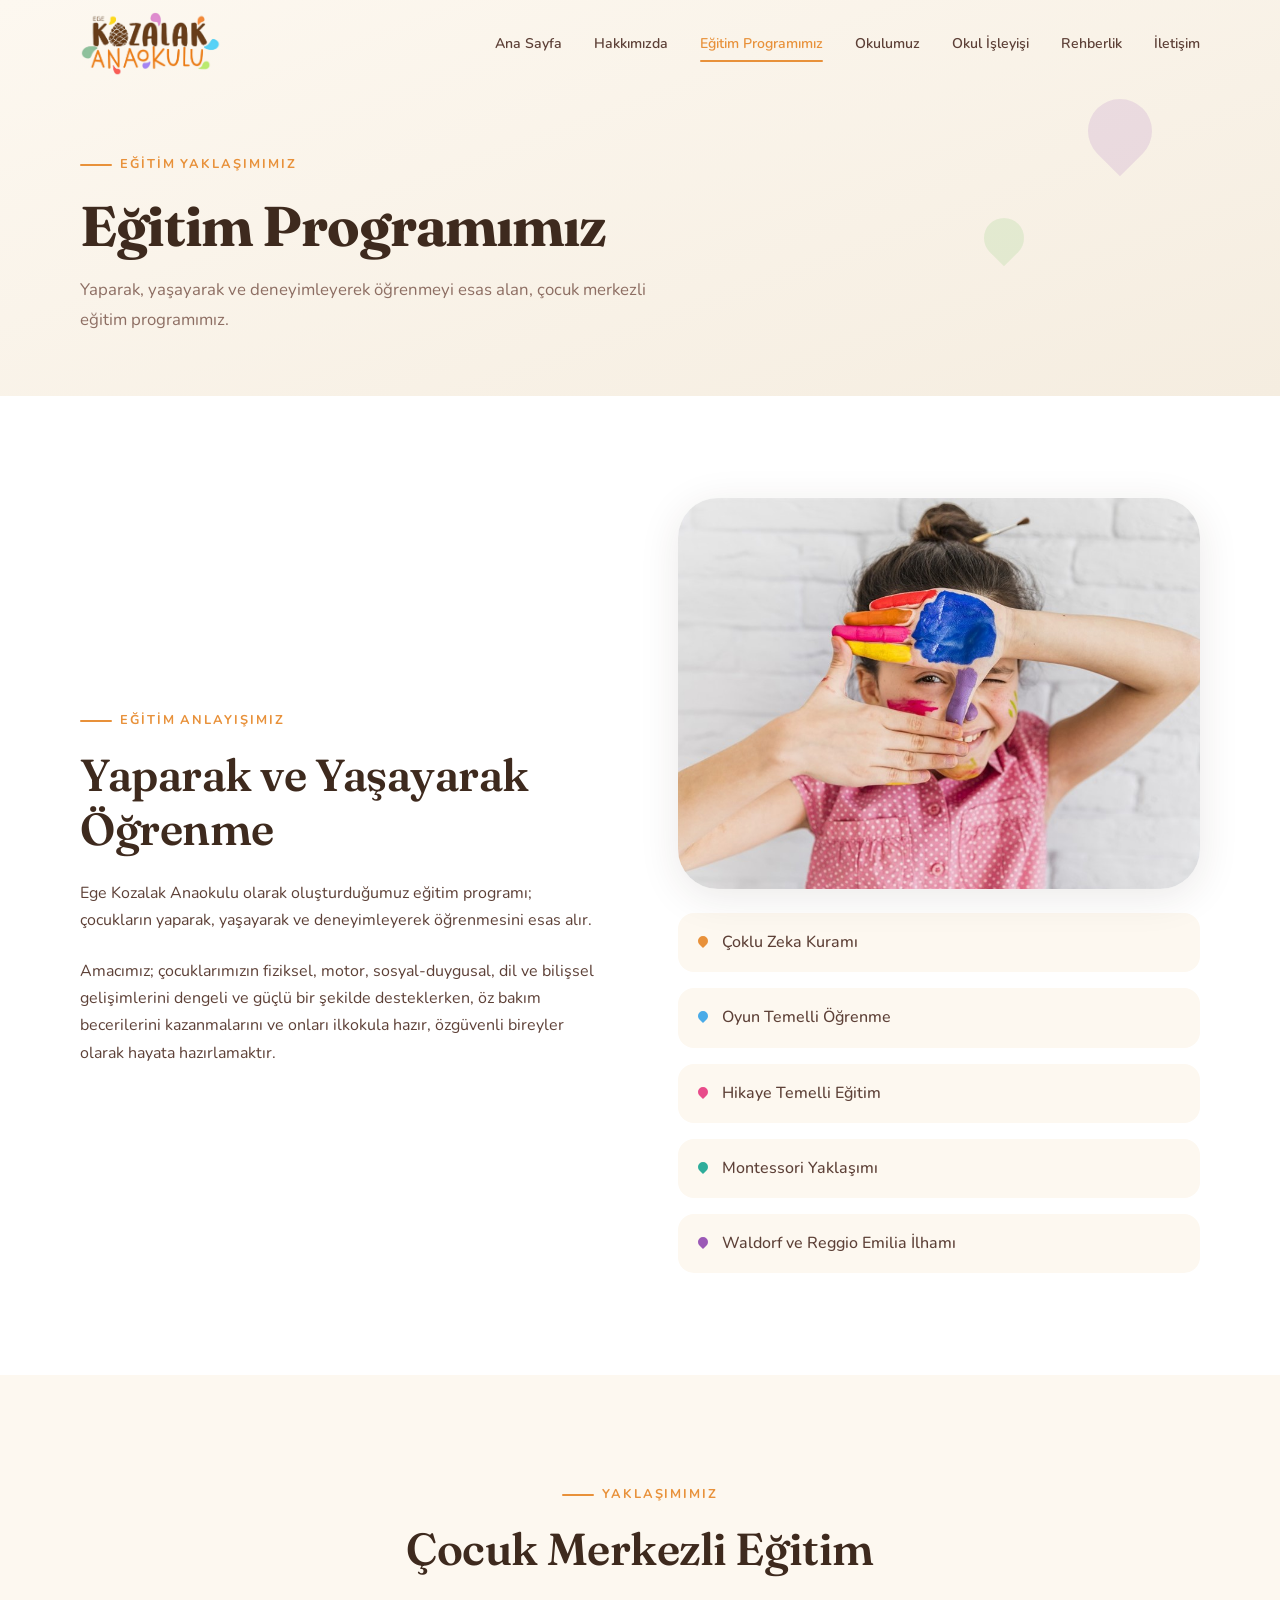
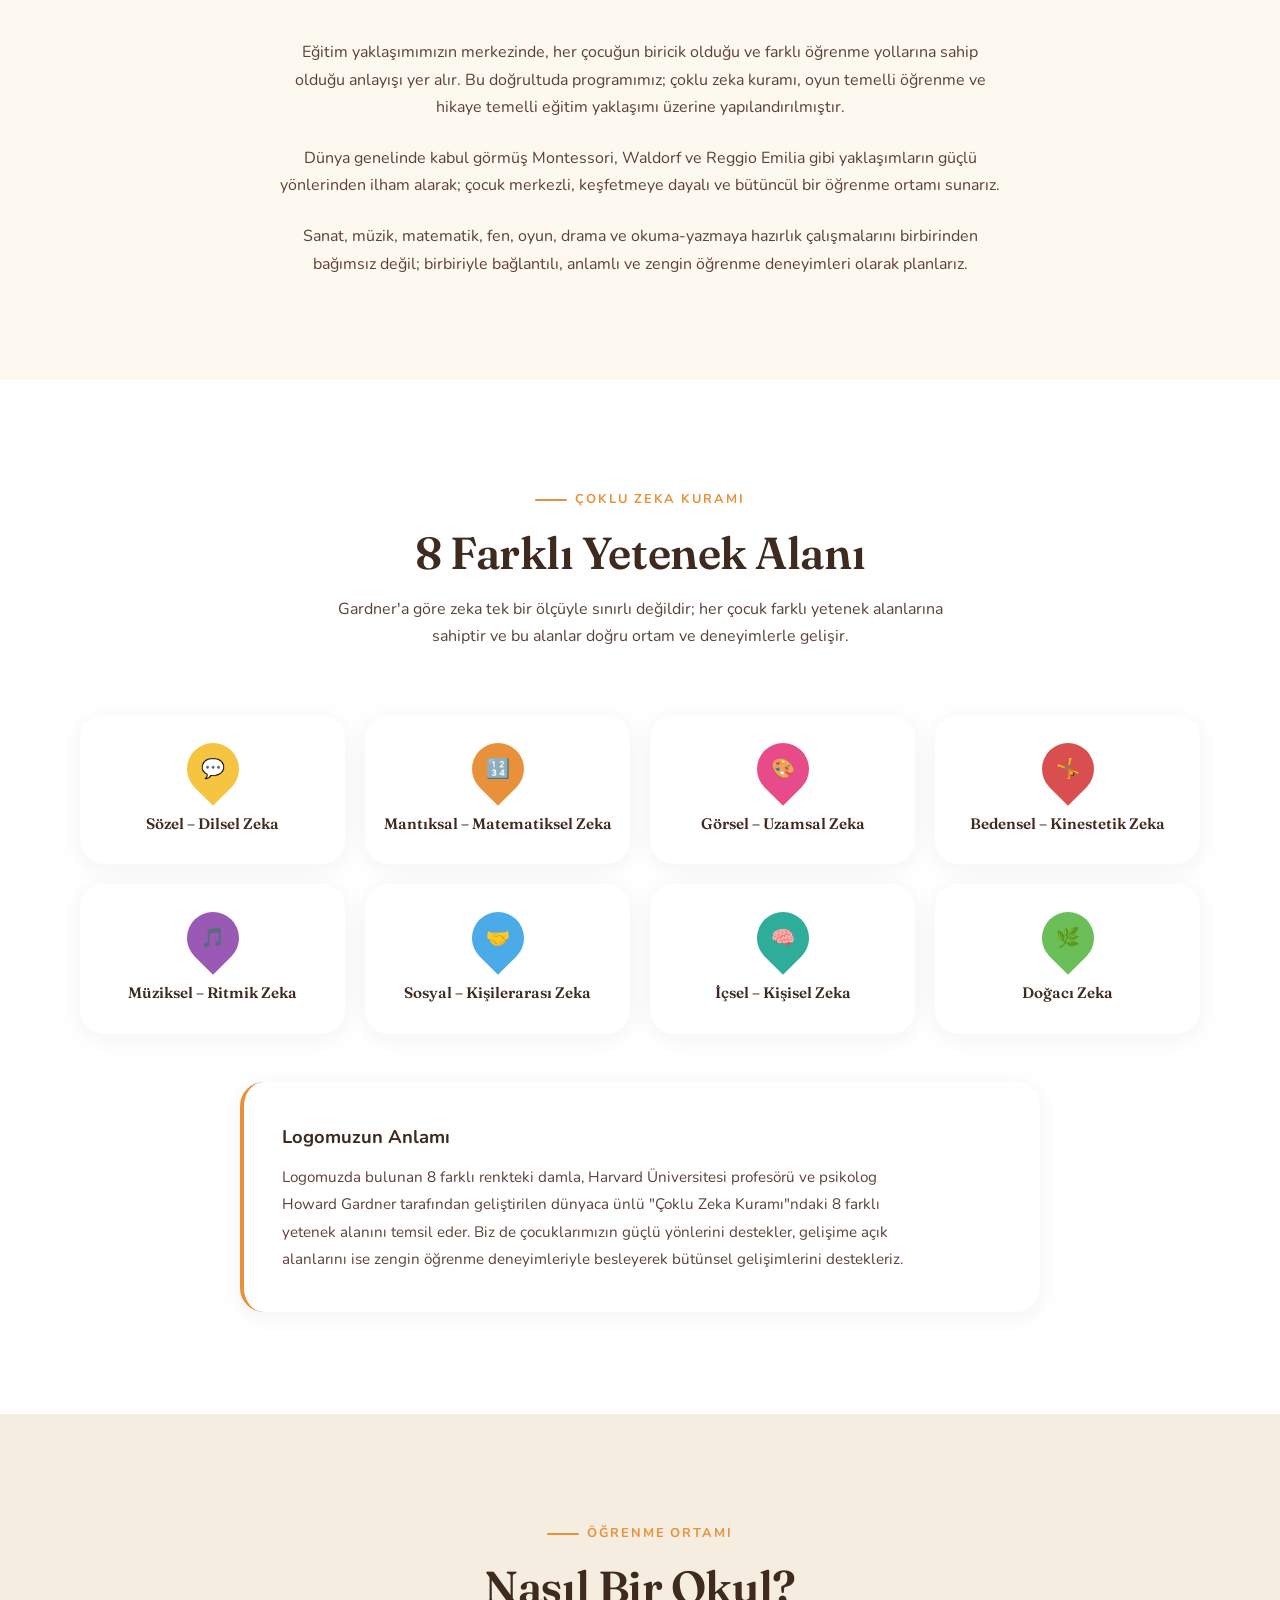
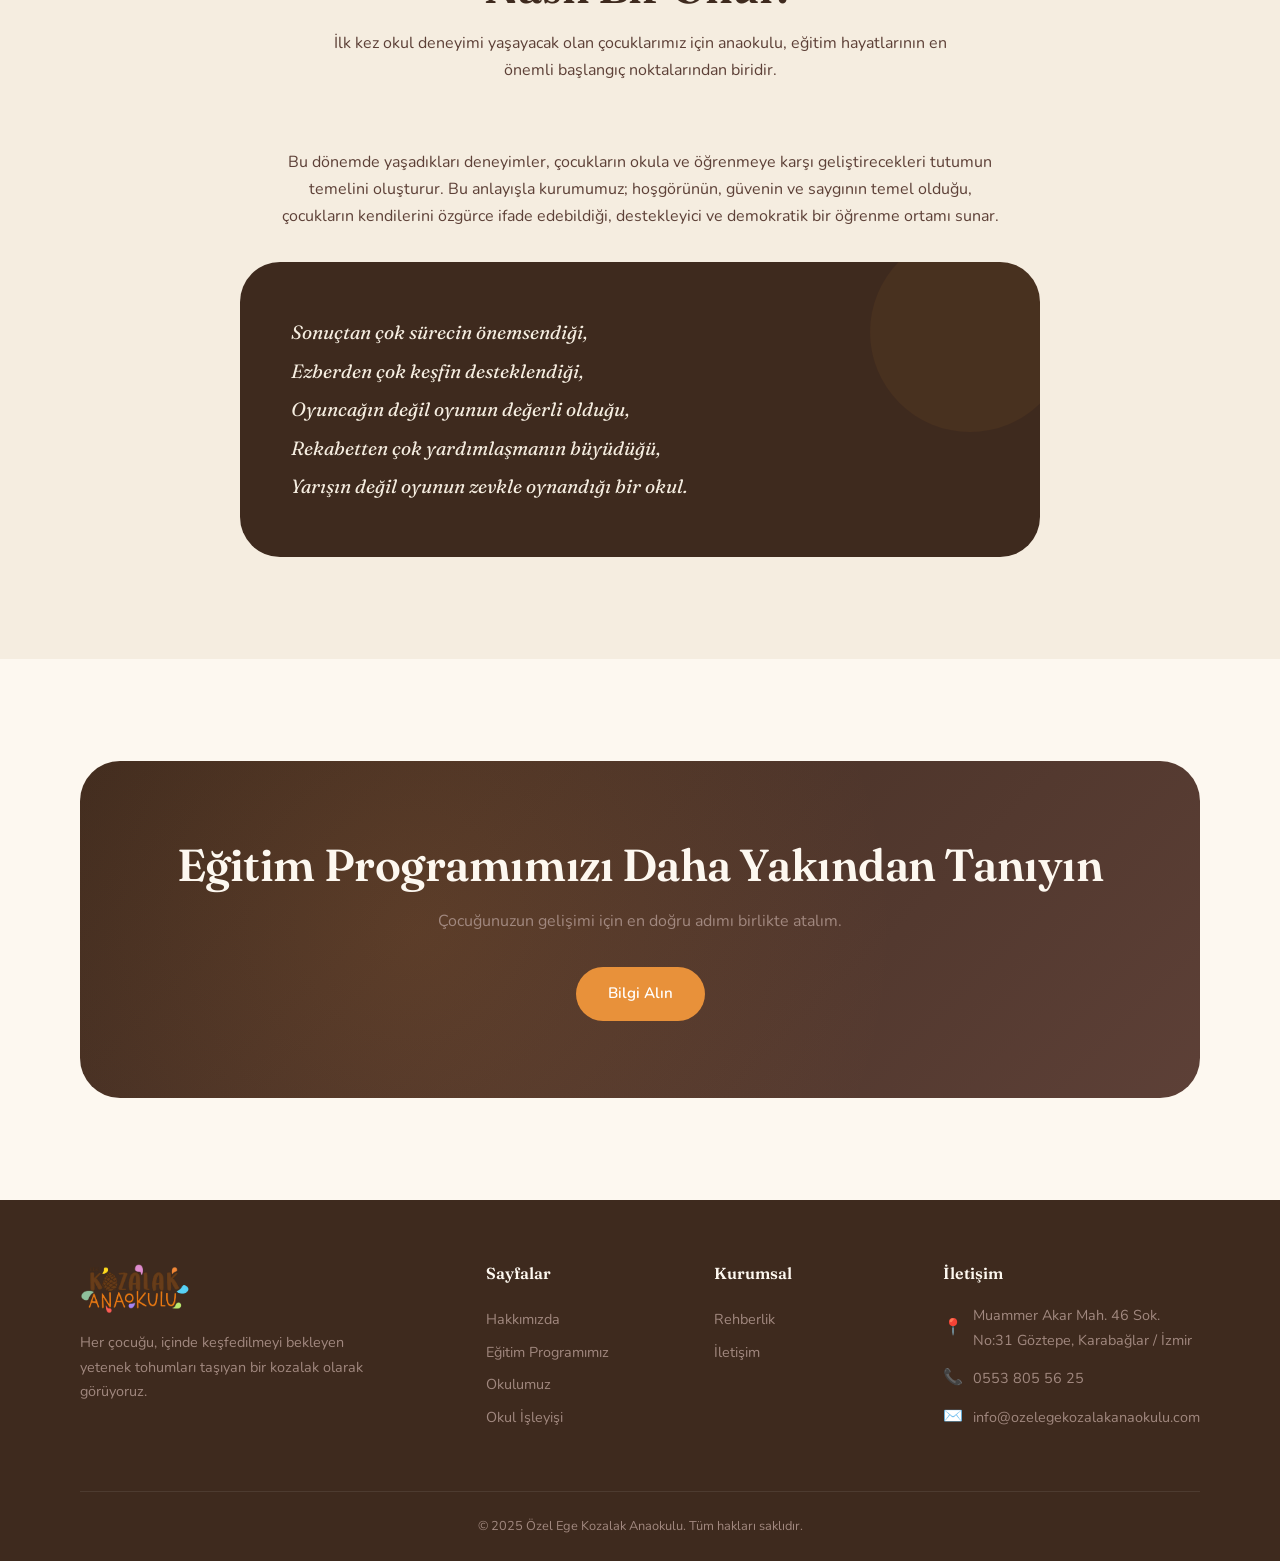
==== egitim-programimiz.html @ 8927cfbb "Ege Kozalak Anaokulu web sitesi - ilk sürüm 7 sayfalık kurumsal anaokulu sitesi: Ana Sayfa, Hakkımız" ====
<!DOCTYPE html>
<html lang="tr">
<head>
  <meta charset="UTF-8">
  <meta name="viewport" content="width=device-width, initial-scale=1.0">
  <title>Eğitim Programımız | Ege Kozalak Anaokulu</title>
  <meta name="description" content="Ege Kozalak Anaokulu eğitim programı - Çoklu Zeka Kuramı, oyun temelli öğrenme ve bütüncül yaklaşım.">
  <link rel="stylesheet" href="css/style.css">
  <link rel="icon" href="assets/logo.png" type="image/png">
</head>
<body>

  <div class="page-progress"></div>

  <nav class="nav">
    <div class="nav__inner">
      <a href="index.html" class="nav__logo">
        <img src="assets/logo.png" alt="Ege Kozalak Anaokulu Logo">
      </a>
      <div class="nav__links">
        <a href="index.html" class="nav__link">Ana Sayfa</a>
        <a href="hakkimizda.html" class="nav__link">Hakkımızda</a>
        <a href="egitim-programimiz.html" class="nav__link">Eğitim Programımız</a>
        <a href="okulumuz.html" class="nav__link">Okulumuz</a>
        <a href="okul-isleyisi.html" class="nav__link">Okul İşleyişi</a>
        <a href="rehberlik.html" class="nav__link">Rehberlik</a>
        <a href="iletisim.html" class="nav__link">İletişim</a>
      </div>
      <button class="nav__burger" aria-label="Menü">
        <span></span><span></span><span></span>
      </button>
    </div>
  </nav>

  <!-- Page Hero -->
  <section class="page-hero">
    <div class="container">
      <div class="page-hero__content reveal">
        <span class="section-label">Eğitim Yaklaşımımız</span>
        <h1 class="page-hero__title">Eğitim Programımız</h1>
        <p class="page-hero__subtitle">Yaparak, yaşayarak ve deneyimleyerek öğrenmeyi esas alan, çocuk merkezli eğitim programımız.</p>
      </div>
    </div>
    <div class="drop drop--lg drop--float" style="background: var(--drop-purple); top: 25%; right: 10%; animation-delay: 0s;" aria-hidden="true"></div>
    <div class="drop drop--md drop--float" style="background: var(--drop-green); top: 55%; right: 20%; animation-delay: 1.5s;" aria-hidden="true"></div>
  </section>

  <!-- Eğitim Anlayışı -->
  <section class="section section--white">
    <div class="container">
      <div class="split">
        <div class="reveal">
          <span class="section-label">Eğitim Anlayışımız</span>
          <h2 class="mb-24">Yaparak ve Yaşayarak Öğrenme</h2>
          <p class="mb-24">Ege Kozalak Anaokulu olarak oluşturduğumuz eğitim programı; çocukların yaparak, yaşayarak ve deneyimleyerek öğrenmesini esas alır.</p>
          <p>Amacımız; çocuklarımızın fiziksel, motor, sosyal-duygusal, dil ve bilişsel gelişimlerini dengeli ve güçlü bir şekilde desteklerken, öz bakım becerilerini kazanmalarını ve onları ilkokula hazır, özgüvenli bireyler olarak hayata hazırlamaktır.</p>
        </div>
        <div class="reveal reveal-delay-2">
          <div class="img-block img-block--rounded img-block--aspect-4-3 mb-24">
            <img src="assets/yaratici-cocuk.jpg" alt="Yaratıcı etkinliklerle öğrenen çocuk">
          </div>
          <div class="feature-list">
            <div class="feature-list__item">
              <div class="feature-list__dot" style="background: var(--drop-orange);"></div>
              <span class="feature-list__text">Çoklu Zeka Kuramı</span>
            </div>
            <div class="feature-list__item">
              <div class="feature-list__dot" style="background: var(--drop-blue);"></div>
              <span class="feature-list__text">Oyun Temelli Öğrenme</span>
            </div>
            <div class="feature-list__item">
              <div class="feature-list__dot" style="background: var(--drop-pink);"></div>
              <span class="feature-list__text">Hikaye Temelli Eğitim</span>
            </div>
            <div class="feature-list__item">
              <div class="feature-list__dot" style="background: var(--drop-teal);"></div>
              <span class="feature-list__text">Montessori Yaklaşımı</span>
            </div>
            <div class="feature-list__item">
              <div class="feature-list__dot" style="background: var(--drop-purple);"></div>
              <span class="feature-list__text">Waldorf ve Reggio Emilia İlhamı</span>
            </div>
          </div>
        </div>
      </div>
    </div>
  </section>

  <!-- Çocuk Merkezli Yaklaşım -->
  <section class="section section--cream">
    <div class="container">
      <div class="section__header section__header--center reveal">
        <span class="section-label">Yaklaşımımız</span>
        <h2>Çocuk Merkezli Eğitim</h2>
      </div>

      <div class="reveal" style="max-width: 800px; margin: 0 auto;">
        <p class="mb-24" style="text-align: center; margin-left: auto; margin-right: auto;">Eğitim yaklaşımımızın merkezinde, her çocuğun biricik olduğu ve farklı öğrenme yollarına sahip olduğu anlayışı yer alır. Bu doğrultuda programımız; çoklu zeka kuramı, oyun temelli öğrenme ve hikaye temelli eğitim yaklaşımı üzerine yapılandırılmıştır.</p>

        <p class="mb-24" style="text-align: center; margin-left: auto; margin-right: auto;">Dünya genelinde kabul görmüş Montessori, Waldorf ve Reggio Emilia gibi yaklaşımların güçlü yönlerinden ilham alarak; çocuk merkezli, keşfetmeye dayalı ve bütüncül bir öğrenme ortamı sunarız.</p>

        <p style="text-align: center; margin-left: auto; margin-right: auto;">Sanat, müzik, matematik, fen, oyun, drama ve okuma-yazmaya hazırlık çalışmalarını birbirinden bağımsız değil; birbiriyle bağlantılı, anlamlı ve zengin öğrenme deneyimleri olarak planlarız.</p>
      </div>
    </div>
  </section>

  <!-- Çoklu Zeka -->
  <section class="section section--white">
    <div class="container">
      <div class="section__header section__header--center reveal">
        <span class="section-label">Çoklu Zeka Kuramı</span>
        <h2>8 Farklı Yetenek Alanı</h2>
        <p style="margin: 16px auto 0;">Gardner'a göre zeka tek bir ölçüyle sınırlı değildir; her çocuk farklı yetenek alanlarına sahiptir ve bu alanlar doğru ortam ve deneyimlerle gelişir.</p>
      </div>

      <div class="intel-grid">
        <div class="intel-card reveal reveal-delay-1">
          <div class="intel-card__drop" style="background: var(--drop-yellow);">
            <span>💬</span>
          </div>
          <p class="intel-card__name">Sözel – Dilsel Zeka</p>
        </div>
        <div class="intel-card reveal reveal-delay-2">
          <div class="intel-card__drop" style="background: var(--drop-orange);">
            <span>🔢</span>
          </div>
          <p class="intel-card__name">Mantıksal – Matematiksel Zeka</p>
        </div>
        <div class="intel-card reveal reveal-delay-3">
          <div class="intel-card__drop" style="background: var(--drop-pink);">
            <span>🎨</span>
          </div>
          <p class="intel-card__name">Görsel – Uzamsal Zeka</p>
        </div>
        <div class="intel-card reveal reveal-delay-4">
          <div class="intel-card__drop" style="background: var(--drop-red);">
            <span>🤸</span>
          </div>
          <p class="intel-card__name">Bedensel – Kinestetik Zeka</p>
        </div>
        <div class="intel-card reveal reveal-delay-1">
          <div class="intel-card__drop" style="background: var(--drop-purple);">
            <span>🎵</span>
          </div>
          <p class="intel-card__name">Müziksel – Ritmik Zeka</p>
        </div>
        <div class="intel-card reveal reveal-delay-2">
          <div class="intel-card__drop" style="background: var(--drop-blue);">
            <span>🤝</span>
          </div>
          <p class="intel-card__name">Sosyal – Kişilerarası Zeka</p>
        </div>
        <div class="intel-card reveal reveal-delay-3">
          <div class="intel-card__drop" style="background: var(--drop-teal);">
            <span>🧠</span>
          </div>
          <p class="intel-card__name">İçsel – Kişisel Zeka</p>
        </div>
        <div class="intel-card reveal reveal-delay-4">
          <div class="intel-card__drop" style="background: var(--drop-green);">
            <span>🌿</span>
          </div>
          <p class="intel-card__name">Doğacı Zeka</p>
        </div>
      </div>

      <div class="reveal mt-48" style="max-width: 800px; margin-left: auto; margin-right: auto;">
        <div class="info-block">
          <p class="info-block__title">Logomuzun Anlamı</p>
          <p class="info-block__text">Logomuzda bulunan 8 farklı renkteki damla, Harvard Üniversitesi profesörü ve psikolog Howard Gardner tarafından geliştirilen dünyaca ünlü "Çoklu Zeka Kuramı"ndaki 8 farklı yetenek alanını temsil eder. Biz de çocuklarımızın güçlü yönlerini destekler, gelişime açık alanlarını ise zengin öğrenme deneyimleriyle besleyerek bütünsel gelişimlerini destekleriz.</p>
        </div>
      </div>
    </div>
  </section>

  <!-- Öğrenme Ortamı -->
  <section class="section section--warm">
    <div class="container">
      <div class="section__header section__header--center reveal">
        <span class="section-label">Öğrenme Ortamı</span>
        <h2>Nasıl Bir Okul?</h2>
        <p style="margin: 16px auto 0;">İlk kez okul deneyimi yaşayacak olan çocuklarımız için anaokulu, eğitim hayatlarının en önemli başlangıç noktalarından biridir.</p>
      </div>

      <div class="reveal" style="max-width: 800px; margin: 0 auto;">
        <p class="mb-32" style="text-align: center; margin-left: auto; margin-right: auto;">Bu dönemde yaşadıkları deneyimler, çocukların okula ve öğrenmeye karşı geliştirecekleri tutumun temelini oluşturur. Bu anlayışla kurumumuz; hoşgörünün, güvenin ve saygının temel olduğu, çocukların kendilerini özgürce ifade edebildiği, destekleyici ve demokratik bir öğrenme ortamı sunar.</p>

        <div class="quote-block">
          <p>Sonuçtan çok sürecin önemsendiği,</p>
          <p>Ezberden çok keşfin desteklendiği,</p>
          <p>Oyuncağın değil oyunun değerli olduğu,</p>
          <p>Rekabetten çok yardımlaşmanın büyüdüğü,</p>
          <p>Yarışın değil oyunun zevkle oynandığı bir okul.</p>
        </div>
      </div>
    </div>
  </section>

  <!-- CTA -->
  <section class="section section--cream">
    <div class="container">
      <div class="cta-banner reveal">
        <h2>Eğitim Programımızı Daha Yakından Tanıyın</h2>
        <p>Çocuğunuzun gelişimi için en doğru adımı birlikte atalım.</p>
        <a href="iletisim.html" class="btn btn--amber">Bilgi Alın</a>
      </div>
    </div>
  </section>

  <!-- Footer -->
  <footer class="footer">
    <div class="container">
      <div class="footer__grid">
        <div class="footer__brand">
          <img src="assets/logo.png" alt="Ege Kozalak Anaokulu">
          <p>Her çocuğu, içinde keşfedilmeyi bekleyen yetenek tohumları taşıyan bir kozalak olarak görüyoruz.</p>
        </div>
        <div>
          <h4 class="footer__title">Sayfalar</h4>
          <a href="hakkimizda.html" class="footer__link">Hakkımızda</a>
          <a href="egitim-programimiz.html" class="footer__link">Eğitim Programımız</a>
          <a href="okulumuz.html" class="footer__link">Okulumuz</a>
          <a href="okul-isleyisi.html" class="footer__link">Okul İşleyişi</a>
        </div>
        <div>
          <h4 class="footer__title">Kurumsal</h4>
          <a href="rehberlik.html" class="footer__link">Rehberlik</a>
          <a href="iletisim.html" class="footer__link">İletişim</a>
        </div>
        <div>
          <h4 class="footer__title">İletişim</h4>
          <div class="footer__contact-item">
            <span>📍</span>
            <span>Muammer Akar Mah. 46 Sok. No:31 Göztepe, Karabağlar / İzmir</span>
          </div>
          <div class="footer__contact-item">
            <span>📞</span>
            <span>0553 805 56 25</span>
          </div>
          <div class="footer__contact-item">
            <span>✉️</span>
            <span>info@ozelegekozalakanaokulu.com</span>
          </div>
        </div>
      </div>
      <div class="footer__bottom">
        &copy; 2025 Özel Ege Kozalak Anaokulu. Tüm hakları saklıdır.
      </div>
    </div>
  </footer>

  <script src="js/main.js"></script>
</body>
</html>
---- css/style.css ----
/* ============================================
   Ege Kozalak Anaokulu - Organic Editorial Design
   ============================================ */

@import url('https://fonts.googleapis.com/css2?family=Fraunces:ital,opsz,wght@0,9..144,300;0,9..144,400;0,9..144,500;0,9..144,600;0,9..144,700;0,9..144,800;1,9..144,400;1,9..144,500&family=Nunito:wght@300;400;500;600;700&display=swap');

/* --- CSS Variables --- */
:root {
  --brown-deep: #3E2A1E;
  --brown-warm: #5D4037;
  --brown-medium: #795548;
  --brown-light: #A1887F;
  --amber: #E8913A;
  --amber-light: #F5A623;
  --cream: #FDF8F0;
  --cream-dark: #F5EDE0;
  --cream-deeper: #EDE3D3;
  --white: #FFFFFF;
  --text-primary: #2C1810;
  --text-secondary: #5D4037;
  --text-light: #8D6E63;

  /* 8 Intelligence Colors */
  --drop-yellow: #F5C542;
  --drop-orange: #E8913A;
  --drop-pink: #E84B8A;
  --drop-red: #D94F4F;
  --drop-purple: #9B59B6;
  --drop-blue: #4AABE8;
  --drop-teal: #2EAD9B;
  --drop-green: #6BBF59;

  --font-display: 'Fraunces', Georgia, serif;
  --font-body: 'Nunito', 'Segoe UI', sans-serif;

  --nav-height: 88px;
  --section-padding: clamp(60px, 8vw, 120px);
  --container-width: 1200px;
  --radius-sm: 8px;
  --radius-md: 16px;
  --radius-lg: 24px;
  --radius-xl: 40px;

  --shadow-soft: 0 4px 24px rgba(62, 42, 30, 0.06);
  --shadow-medium: 0 8px 40px rgba(62, 42, 30, 0.1);
  --shadow-strong: 0 16px 56px rgba(62, 42, 30, 0.14);
}

/* --- Reset & Base --- */
*, *::before, *::after { margin: 0; padding: 0; box-sizing: border-box; }

html {
  scroll-behavior: smooth;
  font-size: 16px;
  -webkit-font-smoothing: antialiased;
  -moz-osx-font-smoothing: grayscale;
}

body {
  font-family: var(--font-body);
  color: var(--text-primary);
  background-color: var(--cream);
  line-height: 1.7;
  overflow-x: hidden;
}

img { max-width: 100%; height: auto; display: block; }
a { text-decoration: none; color: inherit; transition: color 0.3s; }
ul, ol { list-style: none; }

.container {
  max-width: var(--container-width);
  margin: 0 auto;
  padding: 0 clamp(20px, 4vw, 40px);
}

/* --- Typography --- */
h1, h2, h3, h4 {
  font-family: var(--font-display);
  font-weight: 600;
  line-height: 1.2;
  color: var(--brown-deep);
}

h1 { font-size: clamp(2.2rem, 5vw, 3.8rem); letter-spacing: -0.02em; }
h2 { font-size: clamp(1.8rem, 3.5vw, 2.8rem); letter-spacing: -0.01em; }
h3 { font-size: clamp(1.3rem, 2.5vw, 1.8rem); }
h4 { font-size: clamp(1.1rem, 1.5vw, 1.3rem); }

p {
  font-size: clamp(1rem, 1.1vw, 1.125rem);
  color: var(--text-secondary);
  max-width: 72ch;
}

.section-label {
  display: inline-flex;
  align-items: center;
  gap: 8px;
  font-family: var(--font-body);
  font-size: 0.8rem;
  font-weight: 700;
  text-transform: uppercase;
  letter-spacing: 0.15em;
  color: var(--amber);
  margin-bottom: 16px;
}

.section-label::before {
  content: '';
  width: 32px;
  height: 2px;
  background: var(--amber);
  border-radius: 2px;
}

/* --- Scroll Reveal --- */
.reveal {
  opacity: 0;
  transform: translateY(30px);
  transition: opacity 0.8s cubic-bezier(0.22, 1, 0.36, 1),
              transform 0.8s cubic-bezier(0.22, 1, 0.36, 1);
}

.reveal.visible {
  opacity: 1;
  transform: translateY(0);
}

.reveal-delay-1 { transition-delay: 0.1s; }
.reveal-delay-2 { transition-delay: 0.2s; }
.reveal-delay-3 { transition-delay: 0.3s; }
.reveal-delay-4 { transition-delay: 0.4s; }
.reveal-delay-5 { transition-delay: 0.5s; }
.reveal-delay-6 { transition-delay: 0.6s; }

/* --- Decorative Drops --- */
.drop {
  position: absolute;
  border-radius: 50% 50% 50% 0;
  transform: rotate(-45deg);
  opacity: 0.15;
  pointer-events: none;
  z-index: 0;
}

.drop--sm { width: 24px; height: 24px; }
.drop--md { width: 40px; height: 40px; }
.drop--lg { width: 64px; height: 64px; }
.drop--xl { width: 96px; height: 96px; }

.drop--float {
  animation: dropFloat 6s ease-in-out infinite;
}

@keyframes dropFloat {
  0%, 100% { transform: rotate(-45deg) translateY(0); }
  50% { transform: rotate(-45deg) translateY(-12px); }
}

/* --- Navigation --- */
.nav {
  position: fixed;
  top: 0;
  left: 0;
  right: 0;
  height: var(--nav-height);
  z-index: 1000;
  transition: background 0.4s, box-shadow 0.4s, height 0.3s;
}

.nav.scrolled {
  background: rgba(253, 248, 240, 0.95);
  backdrop-filter: blur(16px);
  -webkit-backdrop-filter: blur(16px);
  box-shadow: 0 2px 20px rgba(62, 42, 30, 0.08);
  height: 76px;
}

.nav__inner {
  max-width: var(--container-width);
  margin: 0 auto;
  padding: 0 clamp(20px, 4vw, 40px);
  height: 100%;
  display: flex;
  align-items: center;
  justify-content: space-between;
}

.nav__logo {
  display: flex;
  align-items: center;
  gap: 12px;
  z-index: 1001;
}

.nav__logo img {
  height: 64px;
  width: auto;
  transition: height 0.3s;
}

.nav.scrolled .nav__logo img {
  height: 52px;
}

.nav__logo-text {
  font-family: var(--font-display);
  font-weight: 700;
  font-size: 1.1rem;
  color: var(--brown-deep);
  line-height: 1.2;
}

.nav__logo-text span {
  display: block;
  font-size: 0.7rem;
  font-weight: 500;
  color: var(--brown-light);
  font-family: var(--font-body);
  text-transform: uppercase;
  letter-spacing: 0.1em;
}

.nav__links {
  display: flex;
  align-items: center;
  gap: clamp(16px, 2.5vw, 32px);
}

.nav__link {
  font-family: var(--font-body);
  font-size: 0.88rem;
  font-weight: 600;
  color: var(--brown-warm);
  position: relative;
  padding: 4px 0;
  transition: color 0.3s;
}

.nav__link::after {
  content: '';
  position: absolute;
  bottom: -2px;
  left: 0;
  width: 0;
  height: 2px;
  background: var(--amber);
  border-radius: 2px;
  transition: width 0.3s cubic-bezier(0.22, 1, 0.36, 1);
}

.nav__link:hover,
.nav__link.active {
  color: var(--amber);
}

.nav__link:hover::after,
.nav__link.active::after {
  width: 100%;
}

/* Mobile Menu */
.nav__burger {
  display: none;
  flex-direction: column;
  gap: 5px;
  cursor: pointer;
  z-index: 1001;
  padding: 8px;
  background: none;
  border: none;
}

.nav__burger span {
  width: 24px;
  height: 2px;
  background: var(--brown-deep);
  border-radius: 2px;
  transition: transform 0.3s, opacity 0.3s;
}

.nav__burger.open span:nth-child(1) {
  transform: translateY(7px) rotate(45deg);
}

.nav__burger.open span:nth-child(2) {
  opacity: 0;
}

.nav__burger.open span:nth-child(3) {
  transform: translateY(-7px) rotate(-45deg);
}

@media (max-width: 900px) {
  .nav__burger { display: flex; }

  .nav__links {
    position: fixed;
    top: 0;
    left: 0;
    right: 0;
    bottom: 0;
    background: var(--cream);
    flex-direction: column;
    justify-content: center;
    gap: 24px;
    opacity: 0;
    pointer-events: none;
    transition: opacity 0.4s;
  }

  .nav__links.open {
    opacity: 1;
    pointer-events: all;
  }

  .nav__link {
    font-size: 1.3rem;
  }
}

/* --- Hero Section (Home) --- */
.hero {
  min-height: 100vh;
  display: flex;
  align-items: center;
  position: relative;
  padding-top: var(--nav-height);
  overflow: hidden;
  background: linear-gradient(160deg, var(--cream) 0%, var(--cream-dark) 50%, var(--cream-deeper) 100%);
}

.hero__bg-shapes {
  position: absolute;
  inset: 0;
  pointer-events: none;
  overflow: hidden;
}

.hero__blob {
  position: absolute;
  border-radius: 50%;
  filter: blur(60px);
  opacity: 0.12;
}

.hero__blob--1 {
  width: 500px;
  height: 500px;
  background: var(--drop-orange);
  top: -10%;
  right: -5%;
  animation: blobMove1 20s ease-in-out infinite;
}

.hero__blob--2 {
  width: 400px;
  height: 400px;
  background: var(--drop-teal);
  bottom: -10%;
  left: -5%;
  animation: blobMove2 18s ease-in-out infinite;
}

.hero__blob--3 {
  width: 300px;
  height: 300px;
  background: var(--drop-pink);
  top: 40%;
  left: 30%;
  animation: blobMove3 22s ease-in-out infinite;
}

@keyframes blobMove1 {
  0%, 100% { transform: translate(0, 0) scale(1); }
  33% { transform: translate(-40px, 30px) scale(1.05); }
  66% { transform: translate(20px, -20px) scale(0.95); }
}

@keyframes blobMove2 {
  0%, 100% { transform: translate(0, 0) scale(1); }
  33% { transform: translate(30px, -40px) scale(1.08); }
  66% { transform: translate(-20px, 20px) scale(0.92); }
}

@keyframes blobMove3 {
  0%, 100% { transform: translate(0, 0) scale(1); }
  50% { transform: translate(40px, -30px) scale(1.1); }
}

.hero__content {
  position: relative;
  z-index: 1;
  max-width: 720px;
}

.hero__logo {
  width: clamp(240px, 30vw, 400px);
  height: auto;
  margin-bottom: 28px;
  border-radius: var(--radius-md);
  animation: heroLogoIn 1s cubic-bezier(0.22, 1, 0.36, 1) 0.2s both;
}

@keyframes heroLogoIn {
  from { opacity: 0; transform: scale(0.85) translateY(16px); }
  to { opacity: 1; transform: scale(1) translateY(0); }
}

.hero__tagline {
  font-family: var(--font-display);
  font-style: italic;
  font-size: clamp(1rem, 1.5vw, 1.2rem);
  color: var(--amber);
  margin-bottom: 16px;
  font-weight: 400;
}

.hero__title {
  font-size: clamp(2.8rem, 6vw, 4.5rem);
  font-weight: 800;
  line-height: 1.05;
  margin-bottom: 24px;
  letter-spacing: -0.03em;
}

.hero__title em {
  font-style: italic;
  color: var(--amber);
  font-weight: 700;
}

.hero__desc {
  font-size: clamp(1.05rem, 1.3vw, 1.2rem);
  color: var(--text-secondary);
  margin-bottom: 40px;
  max-width: 560px;
  line-height: 1.8;
}

.hero__actions {
  display: flex;
  gap: 16px;
  flex-wrap: wrap;
}

.hero__drops {
  position: absolute;
  right: 5%;
  top: 50%;
  transform: translateY(-50%);
  width: 400px;
  height: 400px;
  z-index: 1;
}

@media (max-width: 1024px) {
  .hero__drops { display: none; }
}

.hero__drop-item {
  position: absolute;
  border-radius: 50% 50% 50% 0;
  transform: rotate(-45deg);
  opacity: 0;
  animation: heroDropIn 0.6s cubic-bezier(0.22, 1, 0.36, 1) forwards;
}

@keyframes heroDropIn {
  from { opacity: 0; transform: rotate(-45deg) scale(0) translateY(20px); }
  to { opacity: 0.85; transform: rotate(-45deg) scale(1) translateY(0); }
}

/* --- Buttons --- */
.btn {
  display: inline-flex;
  align-items: center;
  gap: 8px;
  padding: 14px 32px;
  font-family: var(--font-body);
  font-size: 0.95rem;
  font-weight: 600;
  border-radius: var(--radius-xl);
  border: none;
  cursor: pointer;
  transition: all 0.3s cubic-bezier(0.22, 1, 0.36, 1);
}

.btn--primary {
  background: var(--brown-deep);
  color: var(--cream);
}

.btn--primary:hover {
  background: var(--brown-warm);
  transform: translateY(-2px);
  box-shadow: var(--shadow-medium);
}

.btn--outline {
  background: transparent;
  color: var(--brown-deep);
  border: 2px solid var(--brown-deep);
}

.btn--outline:hover {
  background: var(--brown-deep);
  color: var(--cream);
  transform: translateY(-2px);
}

.btn--amber {
  background: var(--amber);
  color: var(--white);
}

.btn--amber:hover {
  background: var(--amber-light);
  transform: translateY(-2px);
  box-shadow: var(--shadow-medium);
}

/* --- Page Hero (Inner Pages) --- */
.page-hero {
  padding: calc(var(--nav-height) + 60px) 0 60px;
  position: relative;
  overflow: hidden;
  background: linear-gradient(160deg, var(--cream) 0%, var(--cream-dark) 100%);
}

.page-hero__content {
  position: relative;
  z-index: 1;
}

.page-hero__title {
  font-size: clamp(2.4rem, 5vw, 3.5rem);
  font-weight: 700;
  margin-bottom: 16px;
  letter-spacing: -0.02em;
}

.page-hero__subtitle {
  font-size: clamp(1.05rem, 1.3vw, 1.2rem);
  color: var(--text-light);
  max-width: 600px;
  line-height: 1.8;
}

.page-hero .drop { z-index: 0; }

/* --- Sections --- */
.section {
  padding: var(--section-padding) 0;
  position: relative;
}

.section--cream { background: var(--cream); }
.section--white { background: var(--white); }
.section--warm { background: var(--cream-dark); }
.section--brown {
  background: var(--brown-deep);
  color: var(--cream);
}

.section--brown h2,
.section--brown h3,
.section--brown h4 {
  color: var(--cream);
}

.section--brown p {
  color: var(--brown-light);
}

.section--brown .section-label {
  color: var(--amber-light);
}

.section--brown .section-label::before {
  background: var(--amber-light);
}

.section__header {
  margin-bottom: clamp(40px, 5vw, 64px);
  max-width: 640px;
}

.section__header--center {
  text-align: center;
  margin-left: auto;
  margin-right: auto;
}

/* --- Card Styles --- */
.card {
  background: var(--white);
  border-radius: var(--radius-lg);
  padding: clamp(28px, 3vw, 40px);
  box-shadow: var(--shadow-soft);
  transition: transform 0.4s cubic-bezier(0.22, 1, 0.36, 1), box-shadow 0.4s;
  position: relative;
  overflow: hidden;
}

.card:hover {
  transform: translateY(-4px);
  box-shadow: var(--shadow-medium);
}

.card__icon {
  width: 56px;
  height: 56px;
  border-radius: 50% 50% 50% 0;
  transform: rotate(-45deg);
  display: flex;
  align-items: center;
  justify-content: center;
  margin-bottom: 20px;
  font-size: 1.4rem;
}

.card__icon span {
  transform: rotate(45deg);
}

.card__title {
  font-size: 1.2rem;
  margin-bottom: 12px;
  font-weight: 600;
}

.card__text {
  font-size: 0.95rem;
  line-height: 1.7;
  color: var(--text-light);
}

/* --- Grid Layouts --- */
.grid {
  display: grid;
  gap: clamp(20px, 3vw, 32px);
}

.grid--2 { grid-template-columns: repeat(2, 1fr); }
.grid--3 { grid-template-columns: repeat(3, 1fr); }
.grid--4 { grid-template-columns: repeat(4, 1fr); }

@media (max-width: 900px) {
  .grid--3, .grid--4 { grid-template-columns: repeat(2, 1fr); }
}

@media (max-width: 600px) {
  .grid--2, .grid--3, .grid--4 { grid-template-columns: 1fr; }
}

/* --- Split Layout --- */
.split {
  display: grid;
  grid-template-columns: 1fr 1fr;
  gap: clamp(40px, 6vw, 80px);
  align-items: center;
}

.split--reverse > :first-child { order: 2; }
.split--reverse > :last-child { order: 1; }

@media (max-width: 768px) {
  .split {
    grid-template-columns: 1fr;
  }
  .split--reverse > :first-child { order: 1; }
  .split--reverse > :last-child { order: 2; }
}

/* --- Feature List --- */
.feature-list {
  display: flex;
  flex-direction: column;
  gap: 16px;
}

.feature-list__item {
  display: flex;
  align-items: flex-start;
  gap: 14px;
  padding: 16px 20px;
  background: var(--cream);
  border-radius: var(--radius-md);
  transition: transform 0.3s, background 0.3s;
}

.feature-list__item:hover {
  transform: translateX(6px);
  background: var(--cream-dark);
}

.feature-list__dot {
  width: 10px;
  height: 10px;
  border-radius: 50% 50% 50% 0;
  transform: rotate(-45deg);
  flex-shrink: 0;
  margin-top: 7px;
}

.feature-list__text {
  font-size: 1rem;
  font-weight: 500;
  color: var(--text-secondary);
}

/* --- Intelligence Drops Grid --- */
.intel-grid {
  display: grid;
  grid-template-columns: repeat(4, 1fr);
  gap: 20px;
}

@media (max-width: 768px) {
  .intel-grid { grid-template-columns: repeat(2, 1fr); }
}

.intel-card {
  text-align: center;
  padding: 28px 16px;
  border-radius: var(--radius-lg);
  background: var(--white);
  box-shadow: var(--shadow-soft);
  transition: transform 0.4s cubic-bezier(0.22, 1, 0.36, 1), box-shadow 0.4s;
}

.intel-card:hover {
  transform: translateY(-6px);
  box-shadow: var(--shadow-strong);
}

.intel-card__drop {
  width: 52px;
  height: 52px;
  border-radius: 50% 50% 50% 0;
  transform: rotate(-45deg);
  margin: 0 auto 16px;
  display: flex;
  align-items: center;
  justify-content: center;
  font-size: 1.2rem;
  transition: transform 0.4s;
}

.intel-card:hover .intel-card__drop {
  transform: rotate(-45deg) scale(1.1);
}

.intel-card__drop span {
  transform: rotate(45deg);
}

.intel-card__name {
  font-family: var(--font-display);
  font-size: 0.95rem;
  font-weight: 600;
  color: var(--brown-deep);
}

/* --- Stats Bar --- */
.stats {
  display: grid;
  grid-template-columns: repeat(4, 1fr);
  gap: 32px;
  padding: 48px 0;
}

@media (max-width: 768px) {
  .stats { grid-template-columns: repeat(2, 1fr); }
}

.stat {
  text-align: center;
}

.stat__number {
  font-family: var(--font-display);
  font-size: clamp(2rem, 3.5vw, 3rem);
  font-weight: 800;
  color: var(--amber);
  line-height: 1;
  margin-bottom: 8px;
}

.stat__label {
  font-size: 0.9rem;
  font-weight: 500;
  color: var(--text-light);
}

/* --- Info Block --- */
.info-block {
  padding: clamp(28px, 3vw, 40px);
  border-radius: var(--radius-lg);
  border-left: 4px solid var(--amber);
  background: var(--white);
  box-shadow: var(--shadow-soft);
}

.info-block__title {
  font-size: 1.15rem;
  font-weight: 700;
  margin-bottom: 12px;
  color: var(--brown-deep);
}

.info-block__text {
  font-size: 0.95rem;
  color: var(--text-secondary);
  line-height: 1.8;
}

/* --- Poem / Quote Block --- */
.quote-block {
  padding: clamp(32px, 4vw, 56px);
  background: var(--brown-deep);
  border-radius: var(--radius-xl);
  position: relative;
  overflow: hidden;
}

.quote-block::before {
  content: '';
  position: absolute;
  top: -30px;
  right: -30px;
  width: 200px;
  height: 200px;
  border-radius: 50%;
  background: var(--amber);
  opacity: 0.06;
}

.quote-block p {
  font-family: var(--font-display);
  font-style: italic;
  font-size: clamp(1.05rem, 1.5vw, 1.25rem);
  color: var(--cream-dark);
  line-height: 2;
  max-width: 100%;
}

/* --- Accordion / Collapsible --- */
.accordion { display: flex; flex-direction: column; gap: 12px; }

.accordion__item {
  background: var(--white);
  border-radius: var(--radius-md);
  box-shadow: var(--shadow-soft);
  overflow: hidden;
}

.accordion__header {
  padding: 20px 24px;
  display: flex;
  align-items: center;
  justify-content: space-between;
  cursor: pointer;
  font-family: var(--font-display);
  font-size: 1.1rem;
  font-weight: 600;
  color: var(--brown-deep);
  transition: background 0.3s;
  border: none;
  background: none;
  width: 100%;
  text-align: left;
}

.accordion__header:hover {
  background: var(--cream);
}

.accordion__icon {
  width: 24px;
  height: 24px;
  position: relative;
  flex-shrink: 0;
}

.accordion__icon::before,
.accordion__icon::after {
  content: '';
  position: absolute;
  background: var(--brown-warm);
  border-radius: 2px;
  transition: transform 0.3s;
}

.accordion__icon::before {
  width: 14px;
  height: 2px;
  top: 50%;
  left: 50%;
  transform: translate(-50%, -50%);
}

.accordion__icon::after {
  width: 2px;
  height: 14px;
  top: 50%;
  left: 50%;
  transform: translate(-50%, -50%);
}

.accordion__item.open .accordion__icon::after {
  transform: translate(-50%, -50%) rotate(90deg);
}

.accordion__body {
  max-height: 0;
  overflow: hidden;
  transition: max-height 0.4s cubic-bezier(0.22, 1, 0.36, 1);
}

.accordion__body-inner {
  padding: 0 24px 24px;
  color: var(--text-secondary);
  line-height: 1.8;
  font-size: 0.95rem;
}

/* --- Contact Form --- */
.contact-form {
  display: flex;
  flex-direction: column;
  gap: 20px;
}

.form-group {
  display: flex;
  flex-direction: column;
  gap: 6px;
}

.form-group label {
  font-size: 0.85rem;
  font-weight: 600;
  color: var(--brown-warm);
  text-transform: uppercase;
  letter-spacing: 0.05em;
}

.form-group input,
.form-group textarea {
  padding: 14px 18px;
  border: 2px solid var(--cream-deeper);
  border-radius: var(--radius-sm);
  font-family: var(--font-body);
  font-size: 1rem;
  color: var(--text-primary);
  background: var(--white);
  transition: border-color 0.3s, box-shadow 0.3s;
  outline: none;
}

.form-group input:focus,
.form-group textarea:focus {
  border-color: var(--amber);
  box-shadow: 0 0 0 4px rgba(232, 145, 58, 0.1);
}

.form-group textarea {
  resize: vertical;
  min-height: 140px;
}

/* --- Contact Info --- */
.contact-info {
  display: flex;
  flex-direction: column;
  gap: 24px;
}

.contact-info__item {
  display: flex;
  align-items: flex-start;
  gap: 16px;
}

.contact-info__icon {
  width: 48px;
  height: 48px;
  border-radius: var(--radius-sm);
  background: var(--cream-dark);
  display: flex;
  align-items: center;
  justify-content: center;
  font-size: 1.2rem;
  flex-shrink: 0;
}

.contact-info__text strong {
  display: block;
  font-size: 0.95rem;
  color: var(--brown-deep);
  margin-bottom: 2px;
}

.contact-info__text span {
  font-size: 0.9rem;
  color: var(--text-light);
  line-height: 1.6;
}

/* --- Map --- */
.map-container {
  border-radius: var(--radius-lg);
  overflow: hidden;
  box-shadow: var(--shadow-medium);
  height: 360px;
}

.map-container iframe {
  width: 100%;
  height: 100%;
  border: 0;
}

/* --- Footer --- */
.footer {
  background: var(--brown-deep);
  color: var(--cream);
  padding: 64px 0 0;
}

.footer__grid {
  display: grid;
  grid-template-columns: 2fr 1fr 1fr 1.2fr;
  gap: clamp(32px, 4vw, 64px);
  padding-bottom: 48px;
  border-bottom: 1px solid rgba(255,255,255,0.08);
}

@media (max-width: 900px) {
  .footer__grid { grid-template-columns: 1fr 1fr; }
}

@media (max-width: 600px) {
  .footer__grid { grid-template-columns: 1fr; }
}

.footer__brand p {
  color: var(--brown-light);
  font-size: 0.9rem;
  margin-top: 16px;
  max-width: 300px;
}

.footer__brand img {
  height: 50px;
  margin-bottom: 8px;
}

.footer__title {
  font-family: var(--font-display);
  font-size: 1rem;
  font-weight: 600;
  color: var(--cream);
  margin-bottom: 20px;
}

.footer__link {
  display: block;
  font-size: 0.9rem;
  color: var(--brown-light);
  padding: 4px 0;
  transition: color 0.3s, transform 0.3s;
}

.footer__link:hover {
  color: var(--amber-light);
  transform: translateX(4px);
}

.footer__contact-item {
  display: flex;
  align-items: center;
  gap: 10px;
  font-size: 0.9rem;
  color: var(--brown-light);
  margin-bottom: 12px;
}

.footer__contact-item span:first-child {
  font-size: 1rem;
}

.footer__bottom {
  padding: 24px 0;
  text-align: center;
  font-size: 0.8rem;
  color: var(--brown-light);
}

/* --- Utility --- */
.text-center { text-align: center; }
.text-amber { color: var(--amber); }
.mb-0 { margin-bottom: 0; }
.mb-8 { margin-bottom: 8px; }
.mb-16 { margin-bottom: 16px; }
.mb-24 { margin-bottom: 24px; }
.mb-32 { margin-bottom: 32px; }
.mb-48 { margin-bottom: 48px; }
.mt-32 { margin-top: 32px; }
.mt-48 { margin-top: 48px; }

/* --- Decorative Divider --- */
.divider-drops {
  display: flex;
  align-items: center;
  justify-content: center;
  gap: 8px;
  padding: 24px 0;
}

.divider-drops span {
  width: 10px;
  height: 10px;
  border-radius: 50% 50% 50% 0;
  transform: rotate(-45deg);
  opacity: 0.6;
}

/* --- Branch Tags --- */
.tag-grid {
  display: flex;
  flex-wrap: wrap;
  gap: 12px;
}

.tag {
  display: inline-flex;
  align-items: center;
  gap: 8px;
  padding: 10px 20px;
  background: var(--white);
  border-radius: var(--radius-xl);
  font-size: 0.95rem;
  font-weight: 600;
  color: var(--brown-warm);
  box-shadow: var(--shadow-soft);
  transition: transform 0.3s, box-shadow 0.3s;
}

.tag:hover {
  transform: translateY(-2px);
  box-shadow: var(--shadow-medium);
}

.tag__dot {
  width: 8px;
  height: 8px;
  border-radius: 50%;
}

/* --- Horizontal Scroll Indicator --- */
.page-progress {
  position: fixed;
  top: 0;
  left: 0;
  height: 3px;
  background: var(--amber);
  z-index: 1001;
  transition: width 0.1s;
}

/* --- CTA Banner --- */
.cta-banner {
  text-align: center;
  padding: clamp(48px, 6vw, 80px) clamp(24px, 4vw, 60px);
  background: linear-gradient(135deg, var(--brown-deep) 0%, var(--brown-warm) 100%);
  border-radius: var(--radius-xl);
  position: relative;
  overflow: hidden;
}

.cta-banner::before {
  content: '';
  position: absolute;
  inset: 0;
  background: radial-gradient(circle at 30% 50%, rgba(232, 145, 58, 0.12) 0%, transparent 60%);
}

.cta-banner h2 {
  color: var(--cream);
  margin-bottom: 16px;
  position: relative;
}

.cta-banner p {
  color: var(--brown-light);
  margin: 0 auto 32px;
  position: relative;
}

.cta-banner .btn {
  position: relative;
}

/* --- Facilities Grid --- */
.facility-card {
  background: var(--white);
  border-radius: var(--radius-lg);
  padding: 28px;
  text-align: center;
  box-shadow: var(--shadow-soft);
  transition: transform 0.4s cubic-bezier(0.22, 1, 0.36, 1);
}

.facility-card:hover {
  transform: translateY(-4px);
}

.facility-card__icon {
  font-size: 2rem;
  margin-bottom: 12px;
}

.facility-card__name {
  font-family: var(--font-display);
  font-weight: 600;
  font-size: 1rem;
  color: var(--brown-deep);
  margin-bottom: 4px;
}

.facility-card__detail {
  font-size: 0.85rem;
  color: var(--text-light);
}

/* --- Timeline --- */
.timeline {
  position: relative;
  padding-left: 32px;
}

.timeline::before {
  content: '';
  position: absolute;
  left: 0;
  top: 0;
  bottom: 0;
  width: 2px;
  background: var(--cream-deeper);
  border-radius: 2px;
}

.timeline__item {
  position: relative;
  padding-bottom: 32px;
}

.timeline__item:last-child {
  padding-bottom: 0;
}

.timeline__item::before {
  content: '';
  position: absolute;
  left: -37px;
  top: 6px;
  width: 12px;
  height: 12px;
  border-radius: 50%;
  background: var(--amber);
  border: 3px solid var(--cream);
}

.timeline__title {
  font-family: var(--font-display);
  font-size: 1.1rem;
  font-weight: 600;
  color: var(--brown-deep);
  margin-bottom: 8px;
}

.timeline__text {
  font-size: 0.95rem;
  color: var(--text-secondary);
  line-height: 1.8;
}

/* --- Image Block --- */
.img-block {
  border-radius: var(--radius-lg);
  overflow: hidden;
  box-shadow: var(--shadow-medium);
  position: relative;
}

.img-block img {
  width: 100%;
  height: 100%;
  object-fit: cover;
  display: block;
  transition: transform 0.6s cubic-bezier(0.22, 1, 0.36, 1);
}

.img-block:hover img {
  transform: scale(1.03);
}

.img-block--rounded {
  border-radius: var(--radius-xl);
}

.img-block--aspect-4-3 {
  aspect-ratio: 4 / 3;
}

.img-block--aspect-16-9 {
  aspect-ratio: 16 / 9;
}

.img-block--aspect-1 {
  aspect-ratio: 1;
}
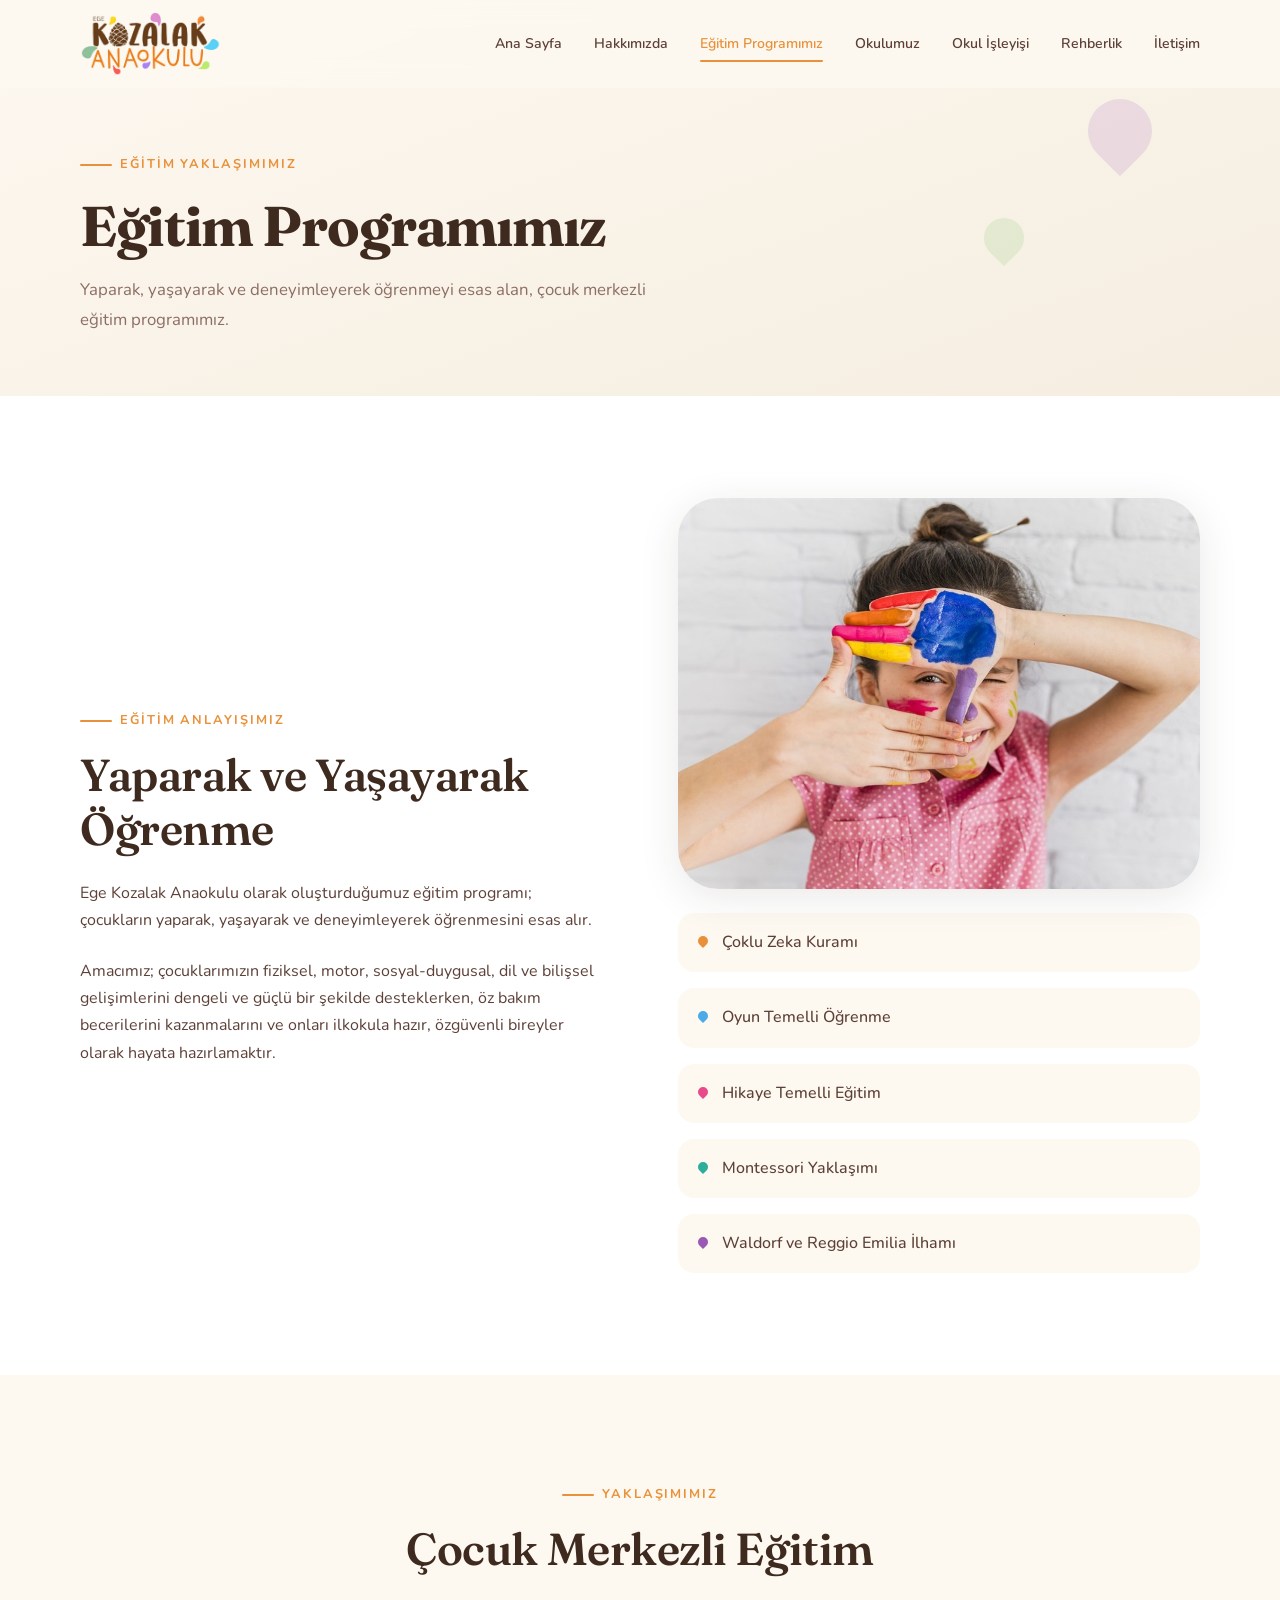
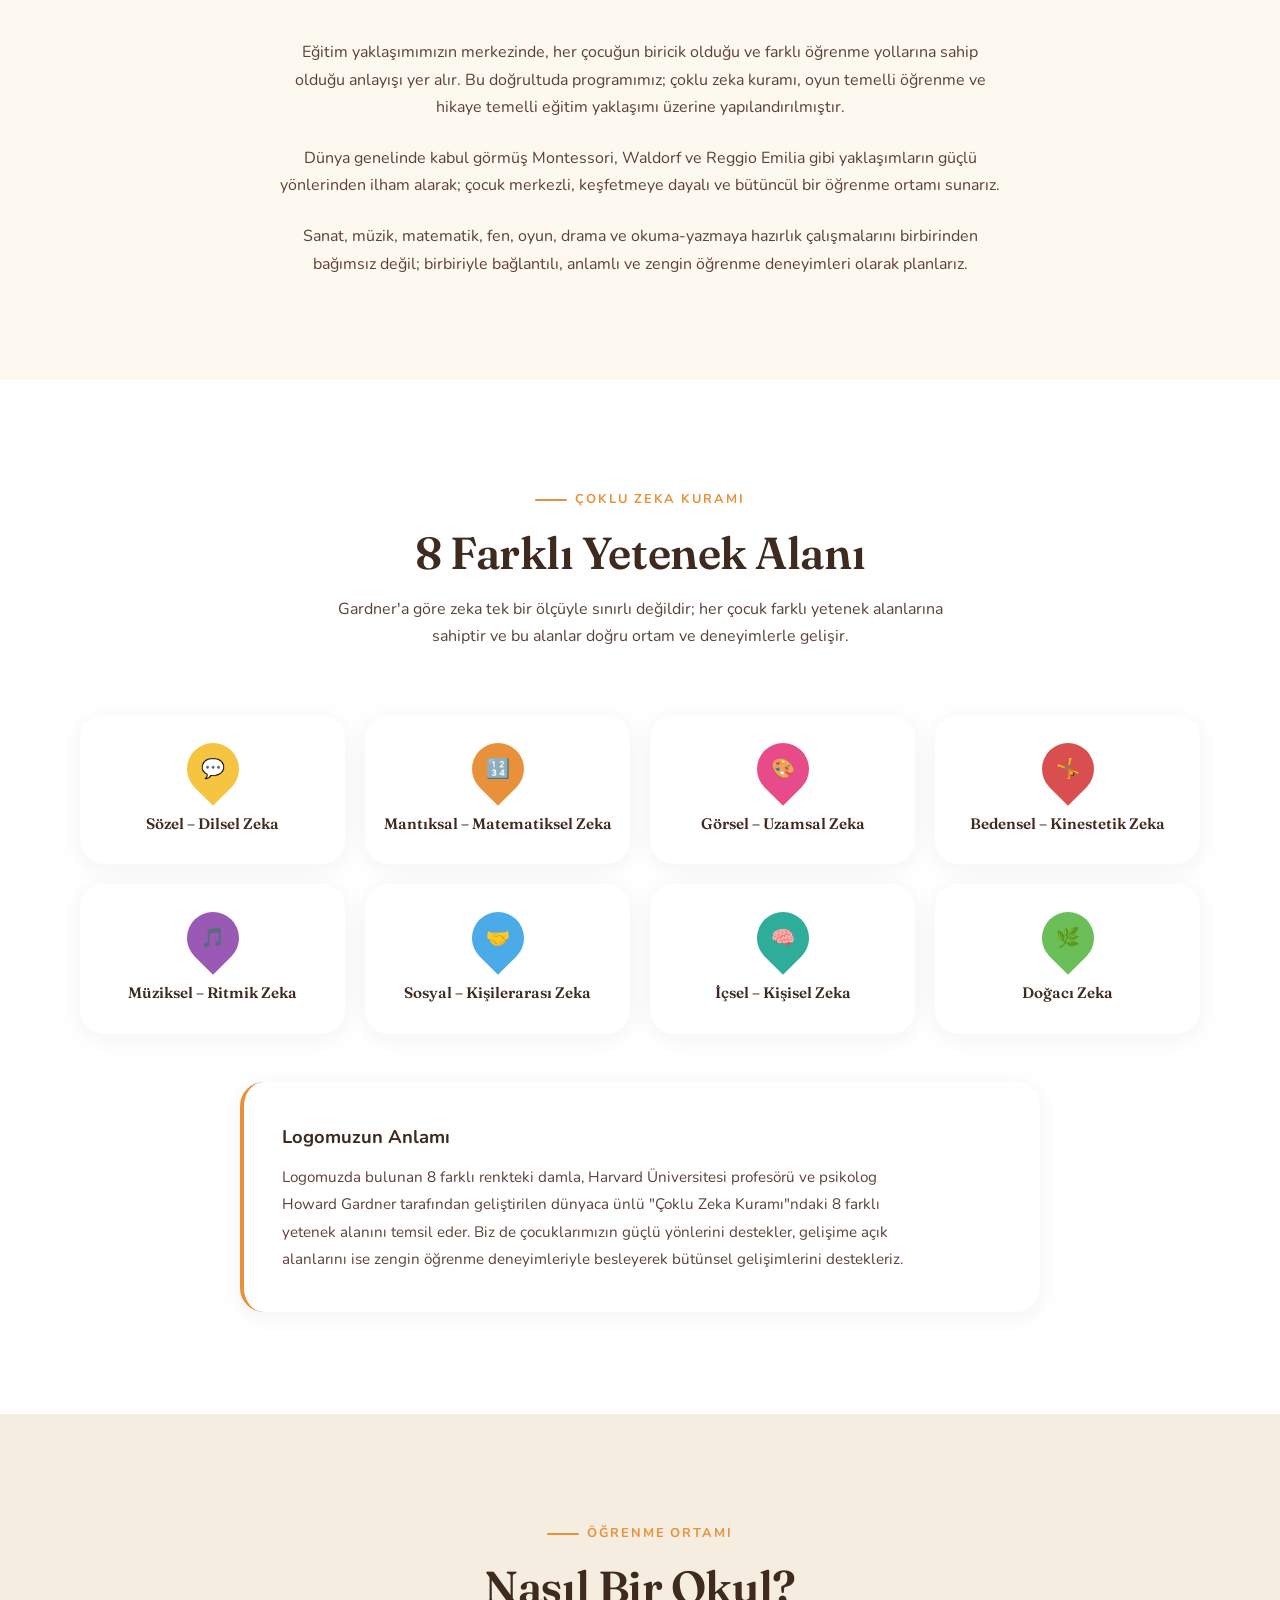
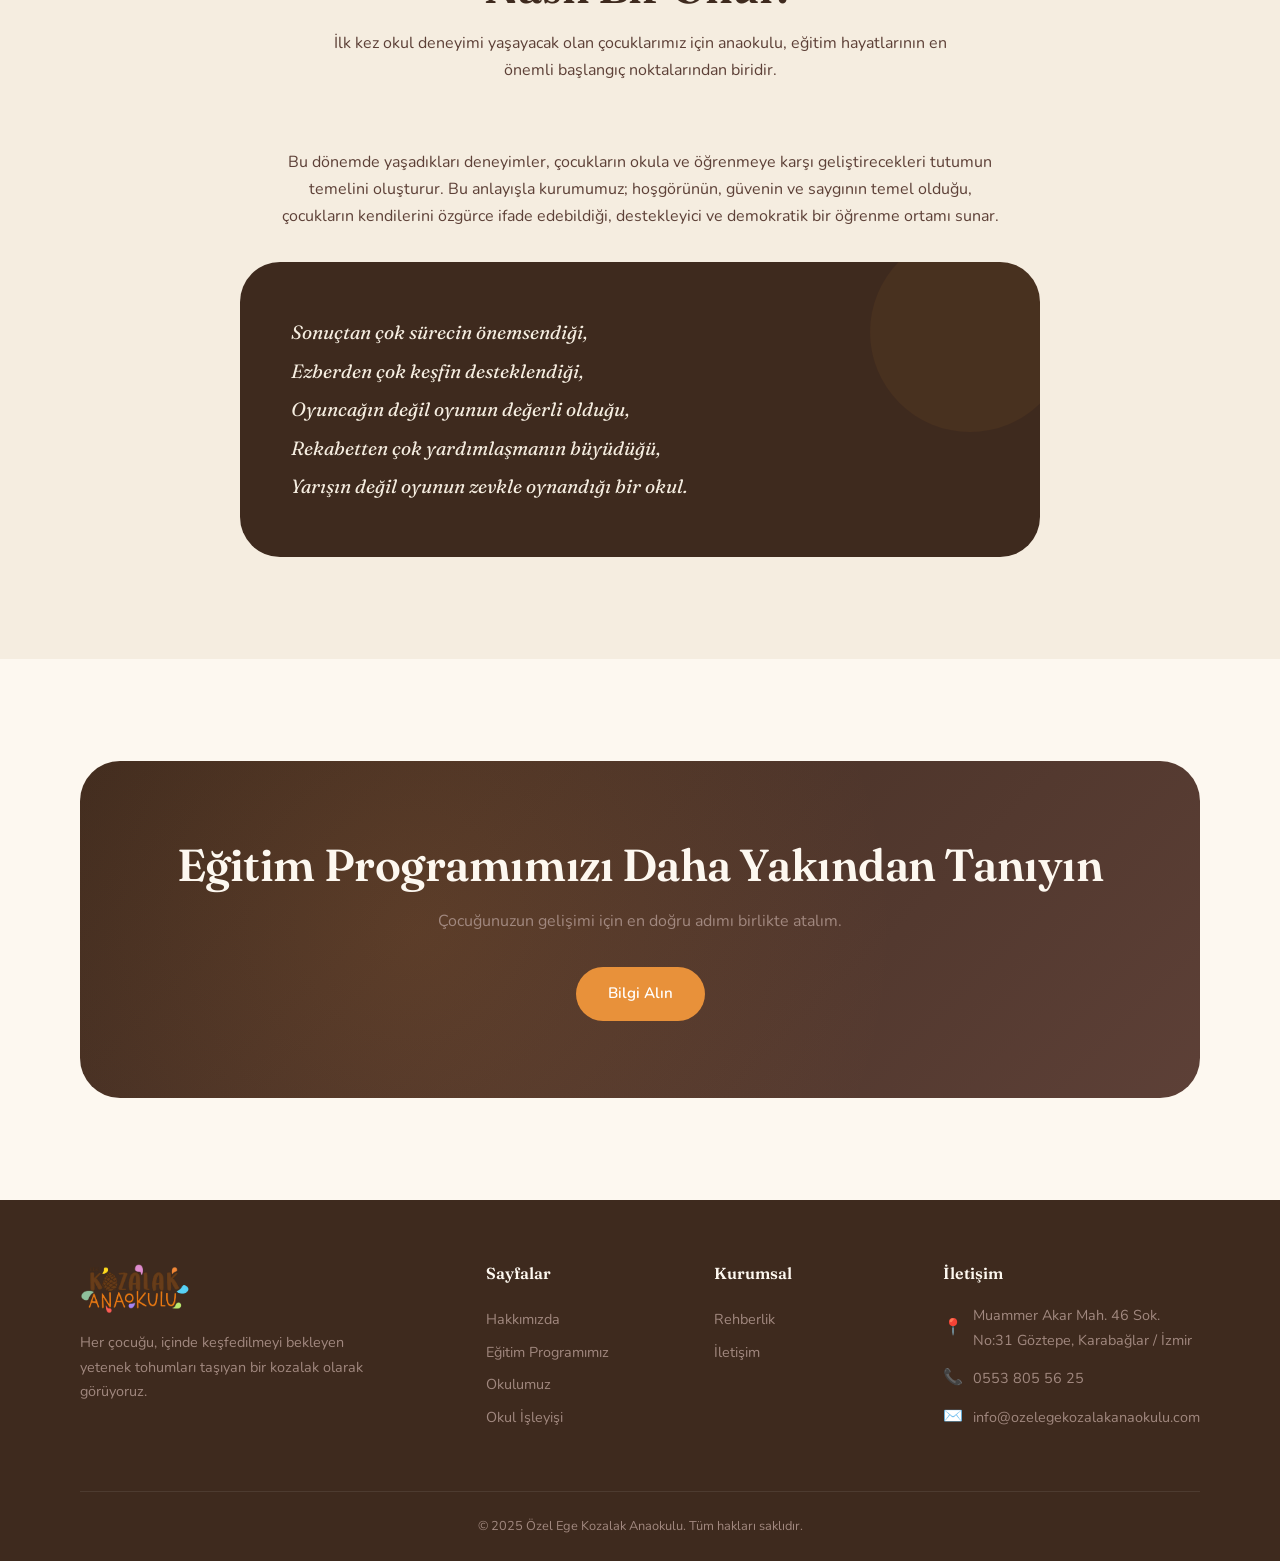
==== commit ef8b5871: "Mobil uyumluluk, ana sayfa yeniden yapılandırma ve okul görseli - Safari safe-area-inset desteği ekl" ====
--- a/egitim-programimiz.html
+++ b/egitim-programimiz.html
@@ -2,7 +2,7 @@
 <html lang="tr">
 <head>
   <meta charset="UTF-8">
-  <meta name="viewport" content="width=device-width, initial-scale=1.0">
+  <meta name="viewport" content="width=device-width, initial-scale=1.0, viewport-fit=cover">
   <title>Eğitim Programımız | Ege Kozalak Anaokulu</title>
   <meta name="description" content="Ege Kozalak Anaokulu eğitim programı - Çoklu Zeka Kuramı, oyun temelli öğrenme ve bütüncül yaklaşım.">
   <link rel="stylesheet" href="css/style.css">
--- a/css/style.css
+++ b/css/style.css
@@ -164,8 +164,12 @@
   top: 0;
   left: 0;
   right: 0;
-  height: var(--nav-height);
+  height: calc(var(--nav-height) + env(safe-area-inset-top, 0px));
+  padding-top: env(safe-area-inset-top, 0px);
   z-index: 1000;
+  background: rgba(253, 248, 240, 0.85);
+  backdrop-filter: blur(12px);
+  -webkit-backdrop-filter: blur(12px);
   transition: background 0.4s, box-shadow 0.4s, height 0.3s;
 }
 
@@ -323,10 +327,11 @@
 /* --- Hero Section (Home) --- */
 .hero {
   min-height: 100vh;
+  min-height: 100dvh;
   display: flex;
   align-items: center;
   position: relative;
-  padding-top: var(--nav-height);
+  padding-top: calc(var(--nav-height) + env(safe-area-inset-top, 0px));
   overflow: hidden;
   background: linear-gradient(160deg, var(--cream) 0%, var(--cream-dark) 50%, var(--cream-deeper) 100%);
 }
@@ -452,11 +457,30 @@
   transform: translateY(-50%);
   width: 400px;
   height: 400px;
-  z-index: 1;
+  z-index: 0;
 }
 
 @media (max-width: 1024px) {
-  .hero__drops { display: none; }
+  .hero__drops {
+    width: 100%;
+    height: 100%;
+    top: 0;
+    left: 0;
+    right: 0;
+    bottom: 0;
+    transform: none;
+    pointer-events: none;
+  }
+
+  /* Scatter drops across the full hero background on mobile */
+  .hero__drops .hero__drop-item:nth-child(1) { top: 8% !important; left: auto !important; right: 10%; width: 36px !important; height: 36px !important; }
+  .hero__drops .hero__drop-item:nth-child(2) { top: 15% !important; left: auto !important; right: 55%; width: 28px !important; height: 28px !important; }
+  .hero__drops .hero__drop-item:nth-child(3) { top: 30% !important; left: auto !important; right: 5%; width: 22px !important; height: 22px !important; }
+  .hero__drops .hero__drop-item:nth-child(4) { top: 55% !important; left: auto !important; right: 80%; width: 30px !important; height: 30px !important; }
+  .hero__drops .hero__drop-item:nth-child(5) { top: 70% !important; left: auto !important; right: 12%; width: 26px !important; height: 26px !important; }
+  .hero__drops .hero__drop-item:nth-child(6) { top: 82% !important; left: auto !important; right: 60%; width: 32px !important; height: 32px !important; }
+  .hero__drops .hero__drop-item:nth-child(7) { top: 45% !important; left: auto !important; right: 3%; width: 24px !important; height: 24px !important; }
+  .hero__drops .hero__drop-item:nth-child(8) { top: 90% !important; left: auto !important; right: 30%; width: 28px !important; height: 28px !important; }
 }
 
 .hero__drop-item {
@@ -523,7 +547,7 @@
 
 /* --- Page Hero (Inner Pages) --- */
 .page-hero {
-  padding: calc(var(--nav-height) + 60px) 0 60px;
+  padding: calc(var(--nav-height) + env(safe-area-inset-top, 0px) + 60px) 0 60px;
   position: relative;
   overflow: hidden;
   background: linear-gradient(160deg, var(--cream) 0%, var(--cream-dark) 100%);
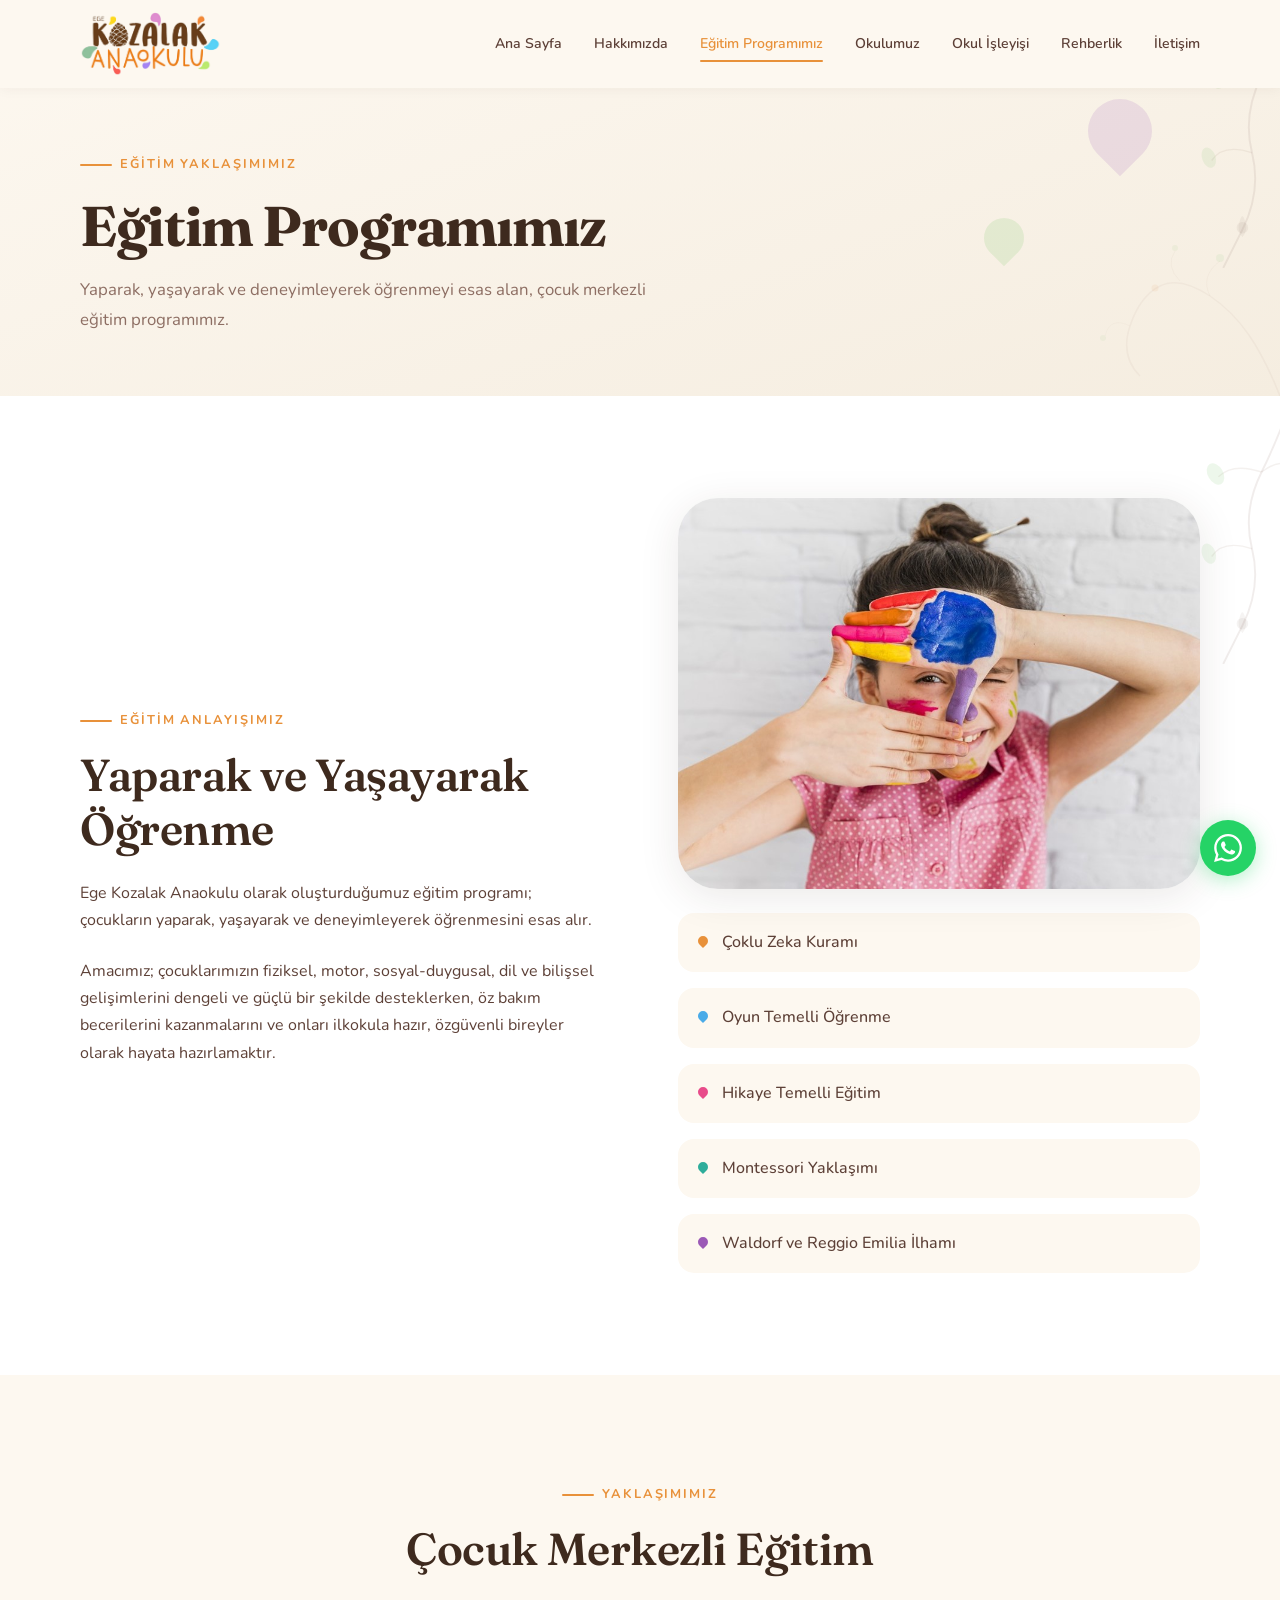
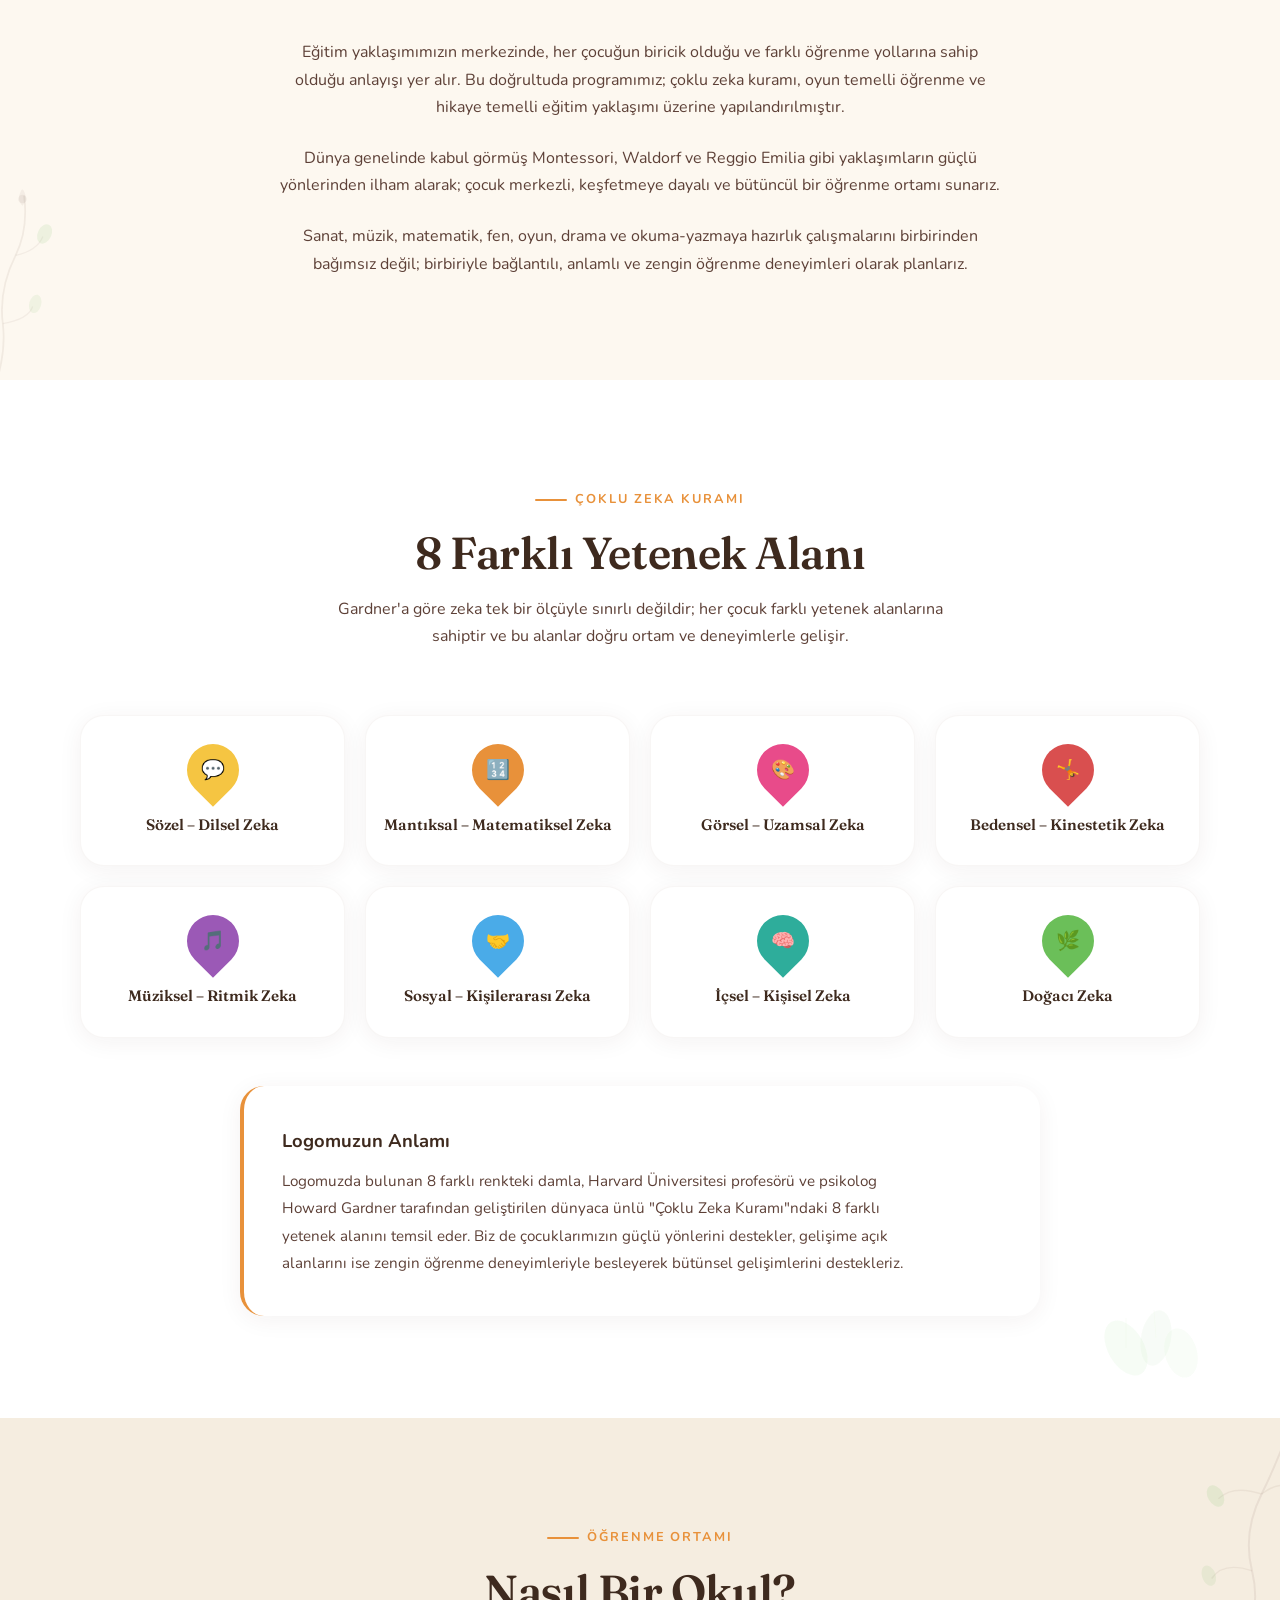
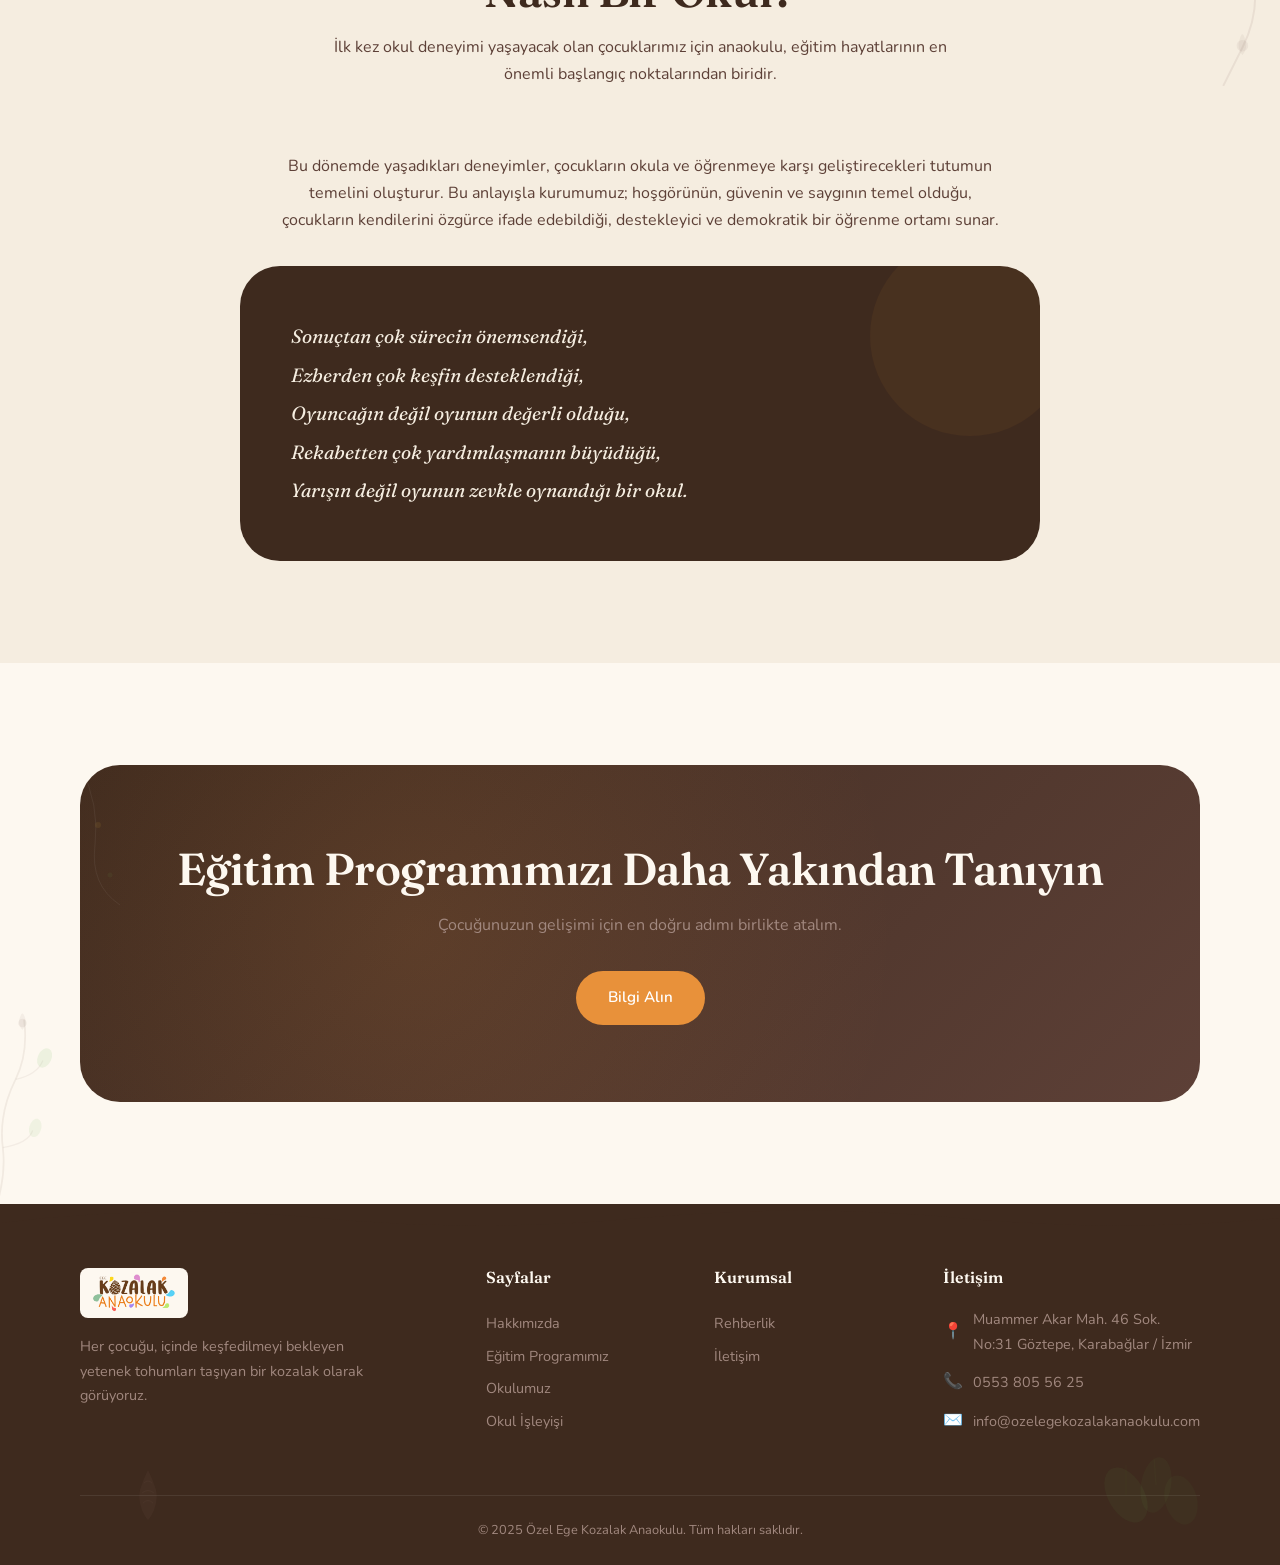
==== commit 7c1ae3d6: "Dekorasyon yenileme, WhatsApp butonu, Instagram linki - Arka plan pattern'leri kaldırıldı (kozalak/y" ====
--- a/egitim-programimiz.html
+++ b/egitim-programimiz.html
@@ -249,6 +249,11 @@
     </div>
   </footer>
 
+  <!-- WhatsApp -->
+  <a href="https://wa.me/905538055625" target="_blank" rel="noopener" class="whatsapp-btn" aria-label="WhatsApp ile iletişime geçin">
+    <svg viewBox="0 0 24 24" xmlns="http://www.w3.org/2000/svg"><path d="M17.472 14.382c-.297-.149-1.758-.867-2.03-.967-.273-.099-.471-.148-.67.15-.197.297-.767.966-.94 1.164-.173.199-.347.223-.644.075-.297-.15-1.255-.463-2.39-1.475-.883-.788-1.48-1.761-1.653-2.059-.173-.297-.018-.458.13-.606.134-.133.298-.347.446-.52.149-.174.198-.298.298-.497.099-.198.05-.371-.025-.52-.075-.149-.669-1.612-.916-2.207-.242-.579-.487-.5-.669-.51-.173-.008-.371-.01-.57-.01-.198 0-.52.074-.792.372-.272.297-1.04 1.016-1.04 2.479 0 1.462 1.065 2.875 1.213 3.074.149.198 2.096 3.2 5.077 4.487.709.306 1.262.489 1.694.625.712.227 1.36.195 1.871.118.571-.085 1.758-.719 2.006-1.413.248-.694.248-1.289.173-1.413-.074-.124-.272-.198-.57-.347m-5.421 7.403h-.004a9.87 9.87 0 01-5.031-1.378l-.361-.214-3.741.982.998-3.648-.235-.374a9.86 9.86 0 01-1.51-5.26c.001-5.45 4.436-9.884 9.888-9.884 2.64 0 5.122 1.03 6.988 2.898a9.825 9.825 0 012.893 6.994c-.003 5.45-4.437 9.884-9.885 9.884m8.413-18.297A11.815 11.815 0 0012.05 0C5.495 0 .16 5.335.157 11.892c0 2.096.547 4.142 1.588 5.945L.057 24l6.305-1.654a11.882 11.882 0 005.683 1.448h.005c6.554 0 11.89-5.335 11.893-11.893a11.821 11.821 0 00-3.48-8.413z"/></svg>
+  </a>
+
   <script src="js/main.js"></script>
 </body>
 </html>
--- a/css/style.css
+++ b/css/style.css
@@ -164,28 +164,28 @@
   top: 0;
   left: 0;
   right: 0;
-  height: calc(var(--nav-height) + env(safe-area-inset-top, 0px));
+  height: auto;
   padding-top: env(safe-area-inset-top, 0px);
   z-index: 1000;
-  background: rgba(253, 248, 240, 0.85);
+  background: var(--cream);
   backdrop-filter: blur(12px);
   -webkit-backdrop-filter: blur(12px);
-  transition: background 0.4s, box-shadow 0.4s, height 0.3s;
+  transition: background 0.4s, box-shadow 0.4s;
+  box-shadow: 0 1px 12px rgba(62, 42, 30, 0.05);
 }
 
 .nav.scrolled {
-  background: rgba(253, 248, 240, 0.95);
+  background: var(--cream);
   backdrop-filter: blur(16px);
   -webkit-backdrop-filter: blur(16px);
   box-shadow: 0 2px 20px rgba(62, 42, 30, 0.08);
-  height: 76px;
 }
 
 .nav__inner {
   max-width: var(--container-width);
   margin: 0 auto;
   padding: 0 clamp(20px, 4vw, 40px);
-  height: 100%;
+  height: var(--nav-height);
   display: flex;
   align-items: center;
   justify-content: space-between;
@@ -195,13 +195,14 @@
   display: flex;
   align-items: center;
   gap: 12px;
-  z-index: 1001;
+  z-index: 10000;
 }
 
 .nav__logo img {
   height: 64px;
   width: auto;
   transition: height 0.3s;
+  mix-blend-mode: multiply;
 }
 
 .nav.scrolled .nav__logo img {
@@ -270,7 +271,7 @@
   flex-direction: column;
   gap: 5px;
   cursor: pointer;
-  z-index: 1001;
+  z-index: 10000;
   padding: 8px;
   background: none;
   border: none;
@@ -305,22 +306,31 @@
     left: 0;
     right: 0;
     bottom: 0;
-    background: var(--cream);
+    width: 100%;
+    height: 100%;
+    height: 100dvh;
+    background: #FDF8F0;
     flex-direction: column;
     justify-content: center;
-    gap: 24px;
+    align-items: center;
+    gap: 20px;
+    visibility: hidden;
     opacity: 0;
     pointer-events: none;
-    transition: opacity 0.4s;
+    transition: opacity 0.35s ease, visibility 0.35s ease;
+    z-index: 9999;
+    padding: 80px 20px;
   }
 
   .nav__links.open {
+    visibility: visible;
     opacity: 1;
     pointer-events: all;
   }
 
   .nav__link {
-    font-size: 1.3rem;
+    font-size: 1.2rem;
+    padding: 8px 0;
   }
 }
 
@@ -333,7 +343,43 @@
   position: relative;
   padding-top: calc(var(--nav-height) + env(safe-area-inset-top, 0px));
   overflow: hidden;
-  background: linear-gradient(160deg, var(--cream) 0%, var(--cream-dark) 50%, var(--cream-deeper) 100%);
+  background: linear-gradient(145deg,
+      #FFF8EE 0%,
+      #FDECD2 25%,
+      #F5E6D0 50%,
+      #E8F0E4 75%,
+      #FDF3E7 100%
+    );
+}
+
+/* Decorative branch in hero top-left */
+.hero::before {
+  content: '';
+  position: absolute;
+  top: 0;
+  left: 0;
+  width: 280px;
+  height: 280px;
+  background-image: url("data:image/svg+xml,%3Csvg xmlns='http://www.w3.org/2000/svg' viewBox='0 0 280 280' fill='none'%3E%3Cpath d='M0 0Q40 60 30 120Q20 180 60 220' stroke='%23A1887F' stroke-width='1.5' opacity='.07' fill='none'/%3E%3Cpath d='M30 120Q60 110 80 130' stroke='%23A1887F' stroke-width='1' opacity='.06' fill='none'/%3E%3Cpath d='M20 70Q50 55 60 75' stroke='%23A1887F' stroke-width='1' opacity='.06' fill='none'/%3E%3Ccircle cx='82' cy='132' r='5' fill='%23E8913A' opacity='.08'/%3E%3Ccircle cx='62' cy='76' r='4' fill='%236BBF59' opacity='.07'/%3E%3Ccircle cx='45' cy='170' r='3.5' fill='%23F5C542' opacity='.07'/%3E%3Cpath d='M40 180Q70 175 75 200' stroke='%23A1887F' stroke-width='.8' opacity='.05' fill='none'/%3E%3Ccircle cx='77' cy='202' r='3' fill='%236BBF59' opacity='.06'/%3E%3C/svg%3E");
+  background-size: contain;
+  background-repeat: no-repeat;
+  pointer-events: none;
+  z-index: 0;
+}
+
+/* Decorative branch in hero bottom-right */
+.hero::after {
+  content: '';
+  position: absolute;
+  bottom: 0;
+  right: 0;
+  width: 220px;
+  height: 220px;
+  background-image: url("data:image/svg+xml,%3Csvg xmlns='http://www.w3.org/2000/svg' viewBox='0 0 220 220' fill='none'%3E%3Cpath d='M220 220Q180 170 190 110Q200 60 170 30' stroke='%23A1887F' stroke-width='1.5' opacity='.07' fill='none'/%3E%3Cpath d='M190 110Q160 100 150 120' stroke='%23A1887F' stroke-width='1' opacity='.06' fill='none'/%3E%3Ccircle cx='148' cy='122' r='4' fill='%23E84B8A' opacity='.07'/%3E%3Ccircle cx='178' cy='60' r='3.5' fill='%236BBF59' opacity='.06'/%3E%3Ccircle cx='195' cy='150' r='4.5' fill='%23F5C542' opacity='.07'/%3E%3C/svg%3E");
+  background-size: contain;
+  background-repeat: no-repeat;
+  pointer-events: none;
+  z-index: 0;
 }
 
 .hero__bg-shapes {
@@ -347,13 +393,13 @@
   position: absolute;
   border-radius: 50%;
   filter: blur(60px);
-  opacity: 0.12;
+  opacity: 0.18;
 }
 
 .hero__blob--1 {
   width: 500px;
   height: 500px;
-  background: var(--drop-orange);
+  background: var(--drop-yellow);
   top: -10%;
   right: -5%;
   animation: blobMove1 20s ease-in-out infinite;
@@ -362,7 +408,7 @@
 .hero__blob--2 {
   width: 400px;
   height: 400px;
-  background: var(--drop-teal);
+  background: var(--drop-green);
   bottom: -10%;
   left: -5%;
   animation: blobMove2 18s ease-in-out infinite;
@@ -371,7 +417,7 @@
 .hero__blob--3 {
   width: 300px;
   height: 300px;
-  background: var(--drop-pink);
+  background: var(--drop-orange);
   top: 40%;
   left: 30%;
   animation: blobMove3 22s ease-in-out infinite;
@@ -460,6 +506,21 @@
   z-index: 0;
 }
 
+/* Desktop: drops appear with pop-in */
+.hero__drop-item {
+  position: absolute;
+  border-radius: 50% 50% 50% 0;
+  transform: rotate(-45deg);
+  opacity: 0;
+  animation: heroDropIn 0.6s cubic-bezier(0.22, 1, 0.36, 1) forwards;
+}
+
+@keyframes heroDropIn {
+  from { opacity: 0; transform: rotate(-45deg) scale(0) translateY(20px); }
+  to { opacity: 0.9; transform: rotate(-45deg) scale(1) translateY(0); }
+}
+
+/* Mobile: gentle floating seeds */
 @media (max-width: 1024px) {
   .hero__drops {
     width: 100%;
@@ -472,28 +533,37 @@
     pointer-events: none;
   }
 
-  /* Scatter drops across the full hero background on mobile */
-  .hero__drops .hero__drop-item:nth-child(1) { top: 8% !important; left: auto !important; right: 10%; width: 36px !important; height: 36px !important; }
-  .hero__drops .hero__drop-item:nth-child(2) { top: 15% !important; left: auto !important; right: 55%; width: 28px !important; height: 28px !important; }
-  .hero__drops .hero__drop-item:nth-child(3) { top: 30% !important; left: auto !important; right: 5%; width: 22px !important; height: 22px !important; }
-  .hero__drops .hero__drop-item:nth-child(4) { top: 55% !important; left: auto !important; right: 80%; width: 30px !important; height: 30px !important; }
-  .hero__drops .hero__drop-item:nth-child(5) { top: 70% !important; left: auto !important; right: 12%; width: 26px !important; height: 26px !important; }
-  .hero__drops .hero__drop-item:nth-child(6) { top: 82% !important; left: auto !important; right: 60%; width: 32px !important; height: 32px !important; }
-  .hero__drops .hero__drop-item:nth-child(7) { top: 45% !important; left: auto !important; right: 3%; width: 24px !important; height: 24px !important; }
-  .hero__drops .hero__drop-item:nth-child(8) { top: 90% !important; left: auto !important; right: 30%; width: 28px !important; height: 28px !important; }
-}
-
-.hero__drop-item {
-  position: absolute;
-  border-radius: 50% 50% 50% 0;
-  transform: rotate(-45deg);
-  opacity: 0;
-  animation: heroDropIn 0.6s cubic-bezier(0.22, 1, 0.36, 1) forwards;
-}
-
-@keyframes heroDropIn {
-  from { opacity: 0; transform: rotate(-45deg) scale(0) translateY(20px); }
-  to { opacity: 0.85; transform: rotate(-45deg) scale(1) translateY(0); }
+  .hero__drop-item {
+    animation: none !important;
+    opacity: 0.65 !important;
+  }
+
+  .hero__drop-item.mobile-float {
+    animation-fill-mode: both !important;
+    animation-timing-function: ease-in-out !important;
+    animation-iteration-count: infinite !important;
+  }
+}
+
+@keyframes mFloat1 {
+  0%, 100% { transform: rotate(-45deg) translate(0, 0); }
+  25%  { transform: rotate(-50deg) translate(8px, -14px); }
+  50%  { transform: rotate(-40deg) translate(-6px, -24px); }
+  75%  { transform: rotate(-48deg) translate(10px, -10px); }
+}
+
+@keyframes mFloat2 {
+  0%, 100% { transform: rotate(-45deg) translate(0, 0); }
+  30%  { transform: rotate(-40deg) translate(-12px, -10px); }
+  60%  { transform: rotate(-50deg) translate(8px, -20px); }
+  80%  { transform: rotate(-42deg) translate(-4px, -6px); }
+}
+
+@keyframes mFloat3 {
+  0%, 100% { transform: rotate(-45deg) translate(0, 0); }
+  20%  { transform: rotate(-48deg) translate(6px, -18px); }
+  50%  { transform: rotate(-42deg) translate(-10px, -12px); }
+  75%  { transform: rotate(-46deg) translate(12px, -22px); }
 }
 
 /* --- Buttons --- */
@@ -574,6 +644,21 @@
 
 .page-hero .drop { z-index: 0; }
 
+/* Decorative branch on page hero */
+.page-hero::after {
+  content: '';
+  position: absolute;
+  bottom: 0;
+  right: 0;
+  width: 200px;
+  height: 200px;
+  background-image: url("data:image/svg+xml,%3Csvg xmlns='http://www.w3.org/2000/svg' viewBox='0 0 200 200' fill='none'%3E%3Cpath d='M200 200C180 150 160 120 130 100Q100 80 80 90Q60 100 50 130Q40 160 60 180' stroke='%23A1887F' stroke-width='1.5' opacity='.08' fill='none'/%3E%3Cpath d='M130 100Q120 80 140 65' stroke='%23A1887F' stroke-width='1' opacity='.06' fill='none'/%3E%3Cpath d='M100 85Q85 70 95 55' stroke='%23A1887F' stroke-width='1' opacity='.06' fill='none'/%3E%3Ccircle cx='140' cy='62' r='4' fill='%236BBF59' opacity='.08'/%3E%3Ccircle cx='95' cy='52' r='3' fill='%236BBF59' opacity='.07'/%3E%3Ccircle cx='75' cy='92' r='3.5' fill='%23E8913A' opacity='.08'/%3E%3Cpath d='M50 130Q30 120 25 140' stroke='%23A1887F' stroke-width='.8' opacity='.06' fill='none'/%3E%3Ccircle cx='23' cy='142' r='3' fill='%236BBF59' opacity='.06'/%3E%3C/svg%3E");
+  background-size: contain;
+  background-repeat: no-repeat;
+  pointer-events: none;
+  z-index: 0;
+}
+
 /* --- Sections --- */
 .section {
   padding: var(--section-padding) 0;
@@ -626,6 +711,27 @@
   transition: transform 0.4s cubic-bezier(0.22, 1, 0.36, 1), box-shadow 0.4s;
   position: relative;
   overflow: hidden;
+  border: 1px solid rgba(161, 136, 127, 0.08);
+}
+
+/* Corner leaf decoration on cards */
+.card::after {
+  content: '';
+  position: absolute;
+  bottom: -8px;
+  right: -8px;
+  width: 60px;
+  height: 60px;
+  background-image: url("data:image/svg+xml,%3Csvg xmlns='http://www.w3.org/2000/svg' viewBox='0 0 60 60' fill='none'%3E%3Cpath d='M60 0C60 33-27 60 0 60' stroke='%236BBF59' stroke-width='1' opacity='.12' fill='none'/%3E%3Cpath d='M60 15C50 40 35 52 10 60' stroke='%236BBF59' stroke-width='.6' opacity='.08' fill='none'/%3E%3Ccircle cx='40' cy='30' r='2' fill='%236BBF59' opacity='.1'/%3E%3C/svg%3E");
+  background-size: contain;
+  background-repeat: no-repeat;
+  pointer-events: none;
+  opacity: 0.7;
+  transition: opacity 0.3s;
+}
+
+.card:hover::after {
+  opacity: 1;
 }
 
 .card:hover {
@@ -753,6 +859,7 @@
   background: var(--white);
   box-shadow: var(--shadow-soft);
   transition: transform 0.4s cubic-bezier(0.22, 1, 0.36, 1), box-shadow 0.4s;
+  border: 1px solid rgba(161, 136, 127, 0.08);
 }
 
 .intel-card:hover {
@@ -1053,6 +1160,21 @@
   background: var(--brown-deep);
   color: var(--cream);
   padding: 64px 0 0;
+  position: relative;
+}
+
+/* Decorative wavy branch top border */
+.footer::before {
+  content: '';
+  position: absolute;
+  top: -1px;
+  left: 0;
+  right: 0;
+  height: 40px;
+  background-image: url("data:image/svg+xml,%3Csvg xmlns='http://www.w3.org/2000/svg' viewBox='0 0 1200 40' preserveAspectRatio='none'%3E%3Cpath d='M0 40V20Q150 0 300 15Q450 30 600 15Q750 0 900 15Q1050 30 1200 15V40Z' fill='%233E2A1E'/%3E%3C/svg%3E");
+  background-size: cover;
+  background-repeat: no-repeat;
+  z-index: 1;
 }
 
 .footer__grid {
@@ -1081,6 +1203,9 @@
 .footer__brand img {
   height: 50px;
   margin-bottom: 8px;
+  background: var(--cream);
+  border-radius: var(--radius-sm);
+  padding: 6px 12px;
 }
 
 .footer__title {
@@ -1206,6 +1331,20 @@
   overflow: hidden;
 }
 
+/* Decorative branch corners on CTA */
+.cta-banner::after {
+  content: '';
+  position: absolute;
+  top: 0;
+  left: 0;
+  width: 140px;
+  height: 140px;
+  background-image: url("data:image/svg+xml,%3Csvg xmlns='http://www.w3.org/2000/svg' viewBox='0 0 140 140' fill='none'%3E%3Cpath d='M0 0Q20 40 15 80Q10 120 40 140' stroke='%23FFFFFF' stroke-width='1' opacity='.06' fill='none'/%3E%3Ccircle cx='18' cy='60' r='3' fill='%23F5C542' opacity='.08'/%3E%3Ccircle cx='30' cy='110' r='2.5' fill='%236BBF59' opacity='.07'/%3E%3C/svg%3E");
+  background-size: contain;
+  background-repeat: no-repeat;
+  pointer-events: none;
+}
+
 .cta-banner::before {
   content: '';
   position: absolute;
@@ -1349,3 +1488,87 @@
   aspect-ratio: 1;
 }
 
+/* --- Decorative SVG Elements --- */
+.deco {
+  position: absolute;
+  pointer-events: none;
+  z-index: 0;
+}
+
+.deco--branch-tr {
+  top: -20px;
+  right: -20px;
+  width: clamp(120px, 15vw, 200px);
+  height: auto;
+}
+
+.deco--branch-bl {
+  bottom: -20px;
+  left: -10px;
+  width: clamp(100px, 12vw, 180px);
+  height: auto;
+}
+
+.deco--leaves {
+  bottom: 20px;
+  right: 5%;
+  width: clamp(80px, 10vw, 120px);
+  height: auto;
+  opacity: 0.8;
+}
+
+.deco--pinecone {
+  bottom: 40px;
+  left: 10%;
+  width: 40px;
+  height: auto;
+  opacity: 0.7;
+}
+
+@media (max-width: 768px) {
+  .deco--branch-tr { width: 100px; top: -10px; right: -10px; }
+  .deco--branch-bl { width: 80px; bottom: -10px; }
+  .deco--leaves { width: 70px; }
+  .deco--pinecone { width: 30px; }
+}
+
+/* --- WhatsApp Floating Button --- */
+.whatsapp-btn {
+  position: fixed;
+  bottom: 24px;
+  right: 24px;
+  width: 56px;
+  height: 56px;
+  background: #25D366;
+  border-radius: 50%;
+  display: flex;
+  align-items: center;
+  justify-content: center;
+  box-shadow: 0 4px 20px rgba(37, 211, 102, 0.35);
+  z-index: 999;
+  transition: transform 0.3s, box-shadow 0.3s;
+  border: none;
+  cursor: pointer;
+}
+
+.whatsapp-btn:hover {
+  transform: scale(1.1);
+  box-shadow: 0 6px 28px rgba(37, 211, 102, 0.45);
+}
+
+.whatsapp-btn svg {
+  width: 28px;
+  height: 28px;
+  fill: white;
+}
+
+@media (max-width: 768px) {
+  .whatsapp-btn {
+    bottom: 16px;
+    right: 16px;
+    width: 50px;
+    height: 50px;
+  }
+  .whatsapp-btn svg { width: 24px; height: 24px; }
+}
+
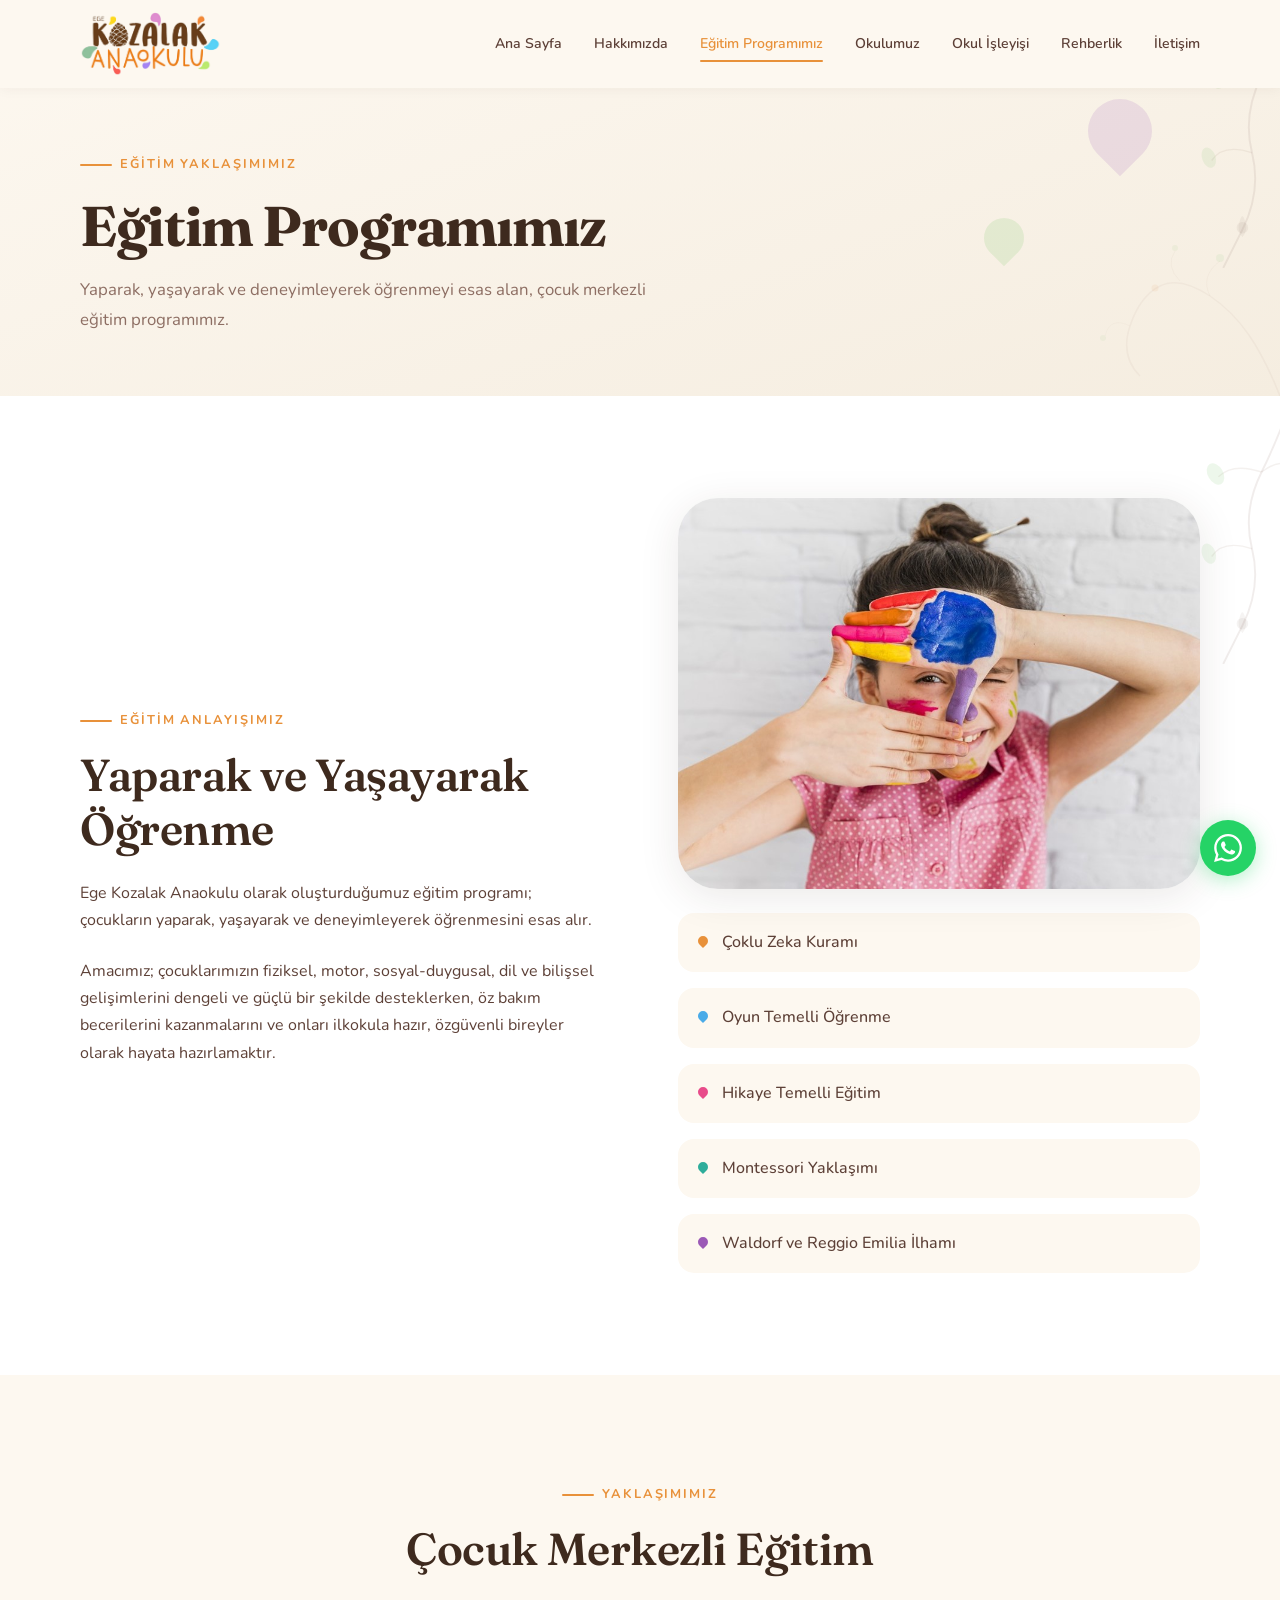
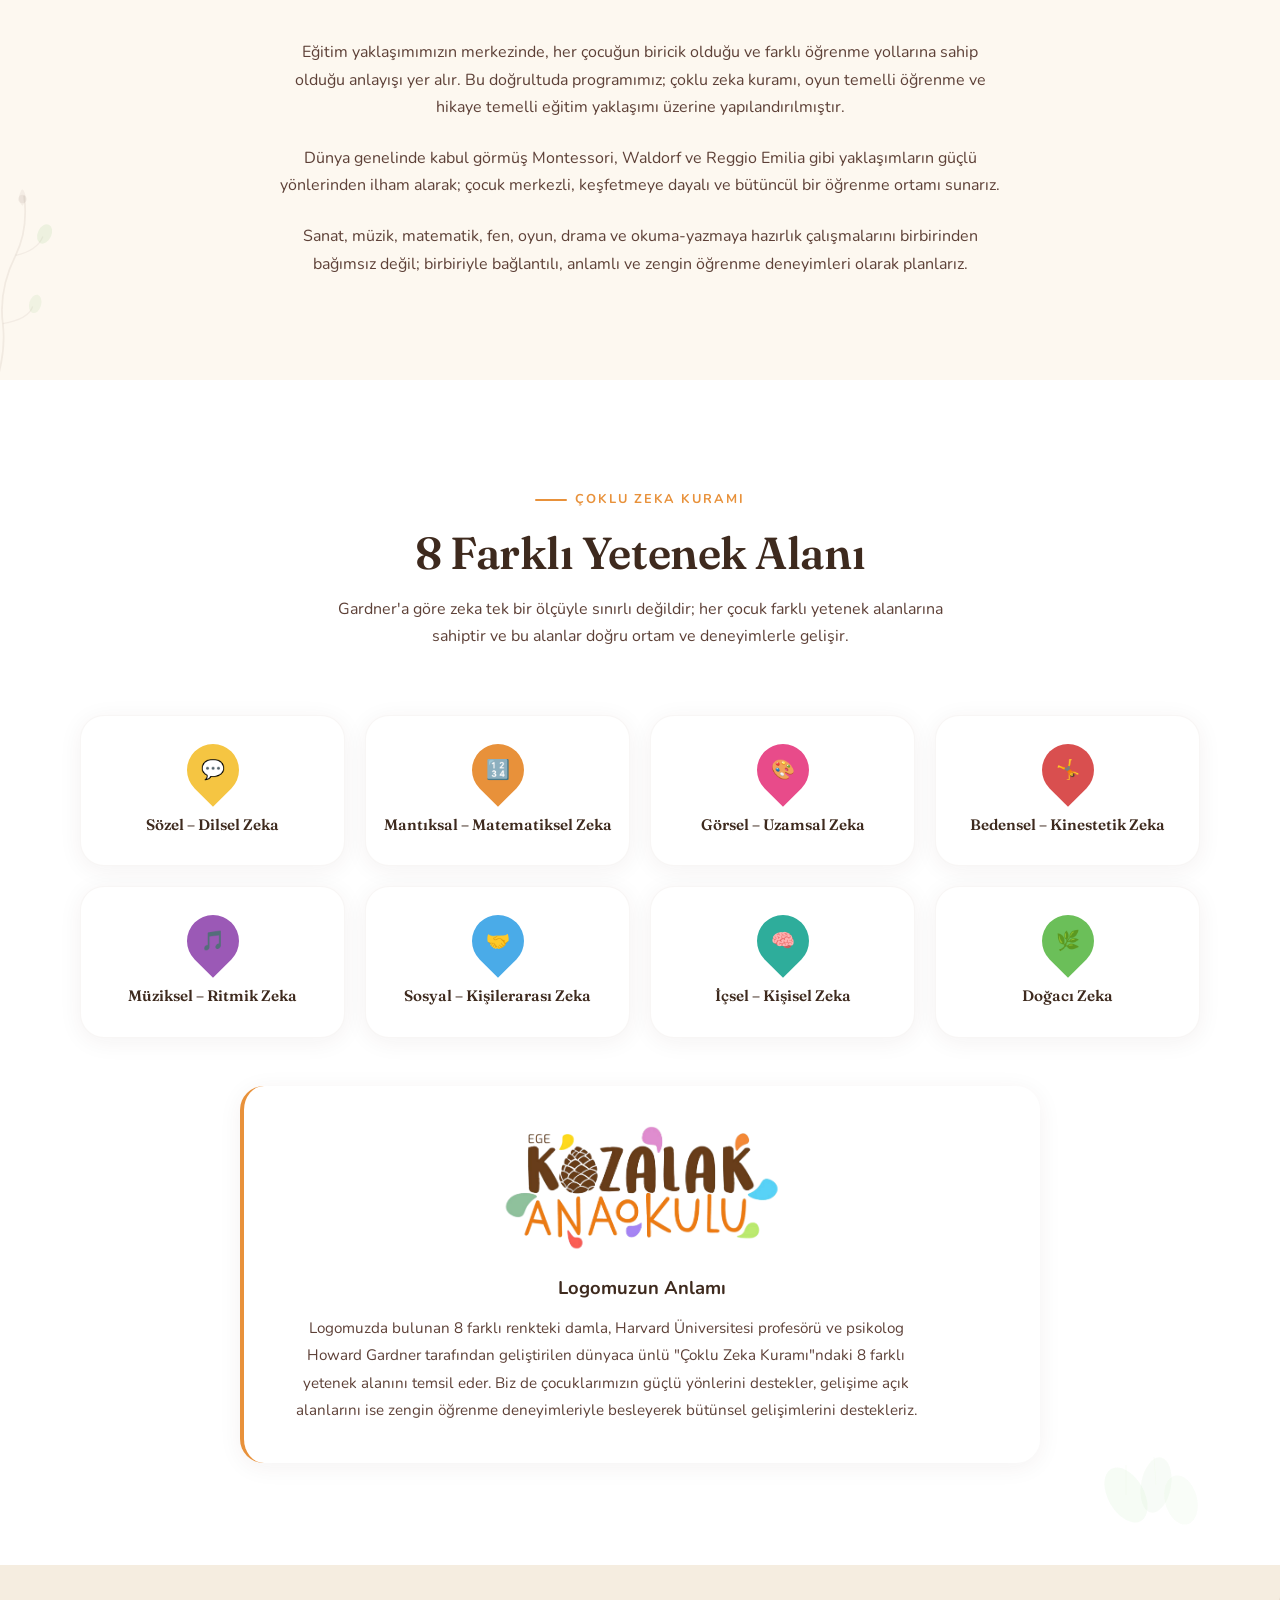
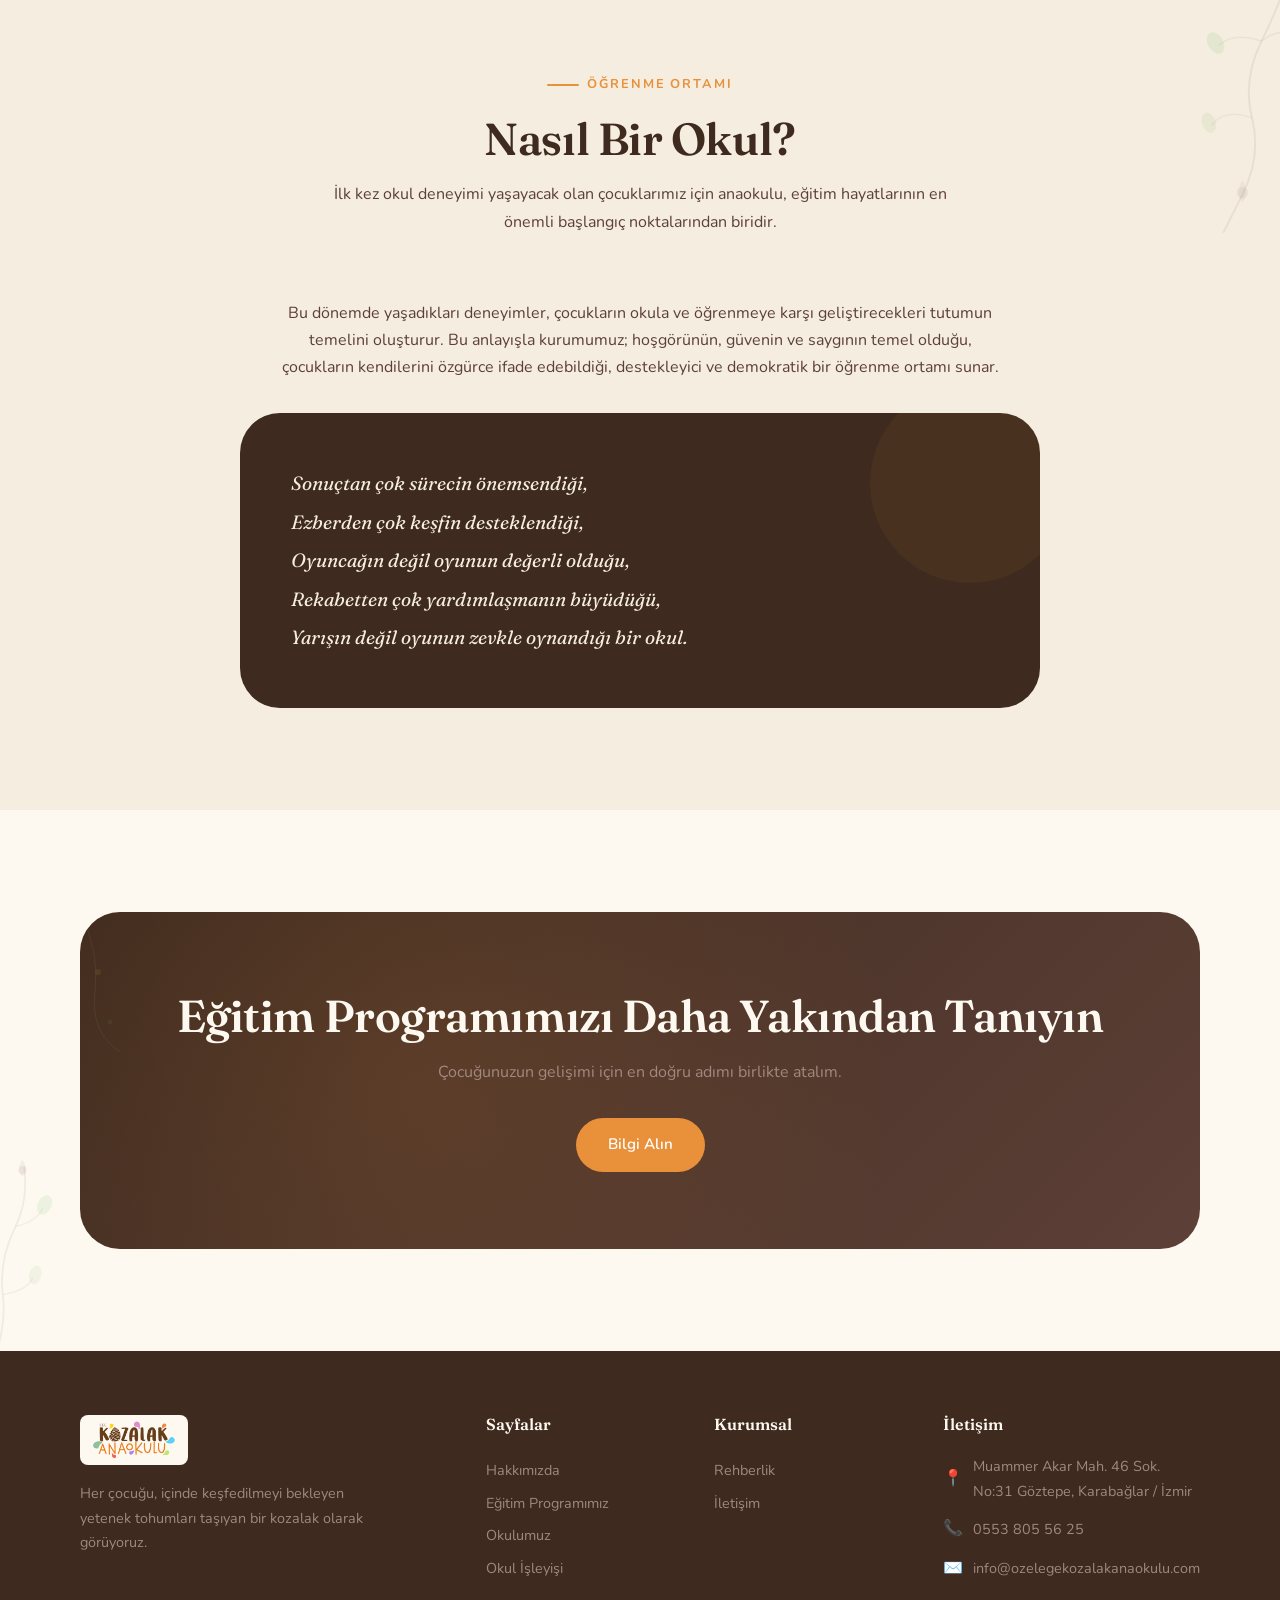
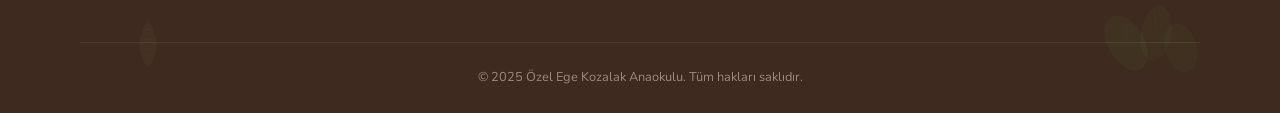
==== commit f94f5437: "Logomuzun Anlamı bölümüne logo görseli eklendi Co-Authored-By: Claude Opus 4.6 (1M context) <noreply" ====
--- a/egitim-programimiz.html
+++ b/egitim-programimiz.html
@@ -165,7 +165,8 @@
       </div>
 
       <div class="reveal mt-48" style="max-width: 800px; margin-left: auto; margin-right: auto;">
-        <div class="info-block">
+        <div class="info-block" style="text-align: center;">
+          <img src="assets/logo.png" alt="Ege Kozalak Anaokulu Logosu" style="max-width: 280px; margin: 0 auto 20px; mix-blend-mode: multiply;">
           <p class="info-block__title">Logomuzun Anlamı</p>
           <p class="info-block__text">Logomuzda bulunan 8 farklı renkteki damla, Harvard Üniversitesi profesörü ve psikolog Howard Gardner tarafından geliştirilen dünyaca ünlü "Çoklu Zeka Kuramı"ndaki 8 farklı yetenek alanını temsil eder. Biz de çocuklarımızın güçlü yönlerini destekler, gelişime açık alanlarını ise zengin öğrenme deneyimleriyle besleyerek bütünsel gelişimlerini destekleriz.</p>
         </div>
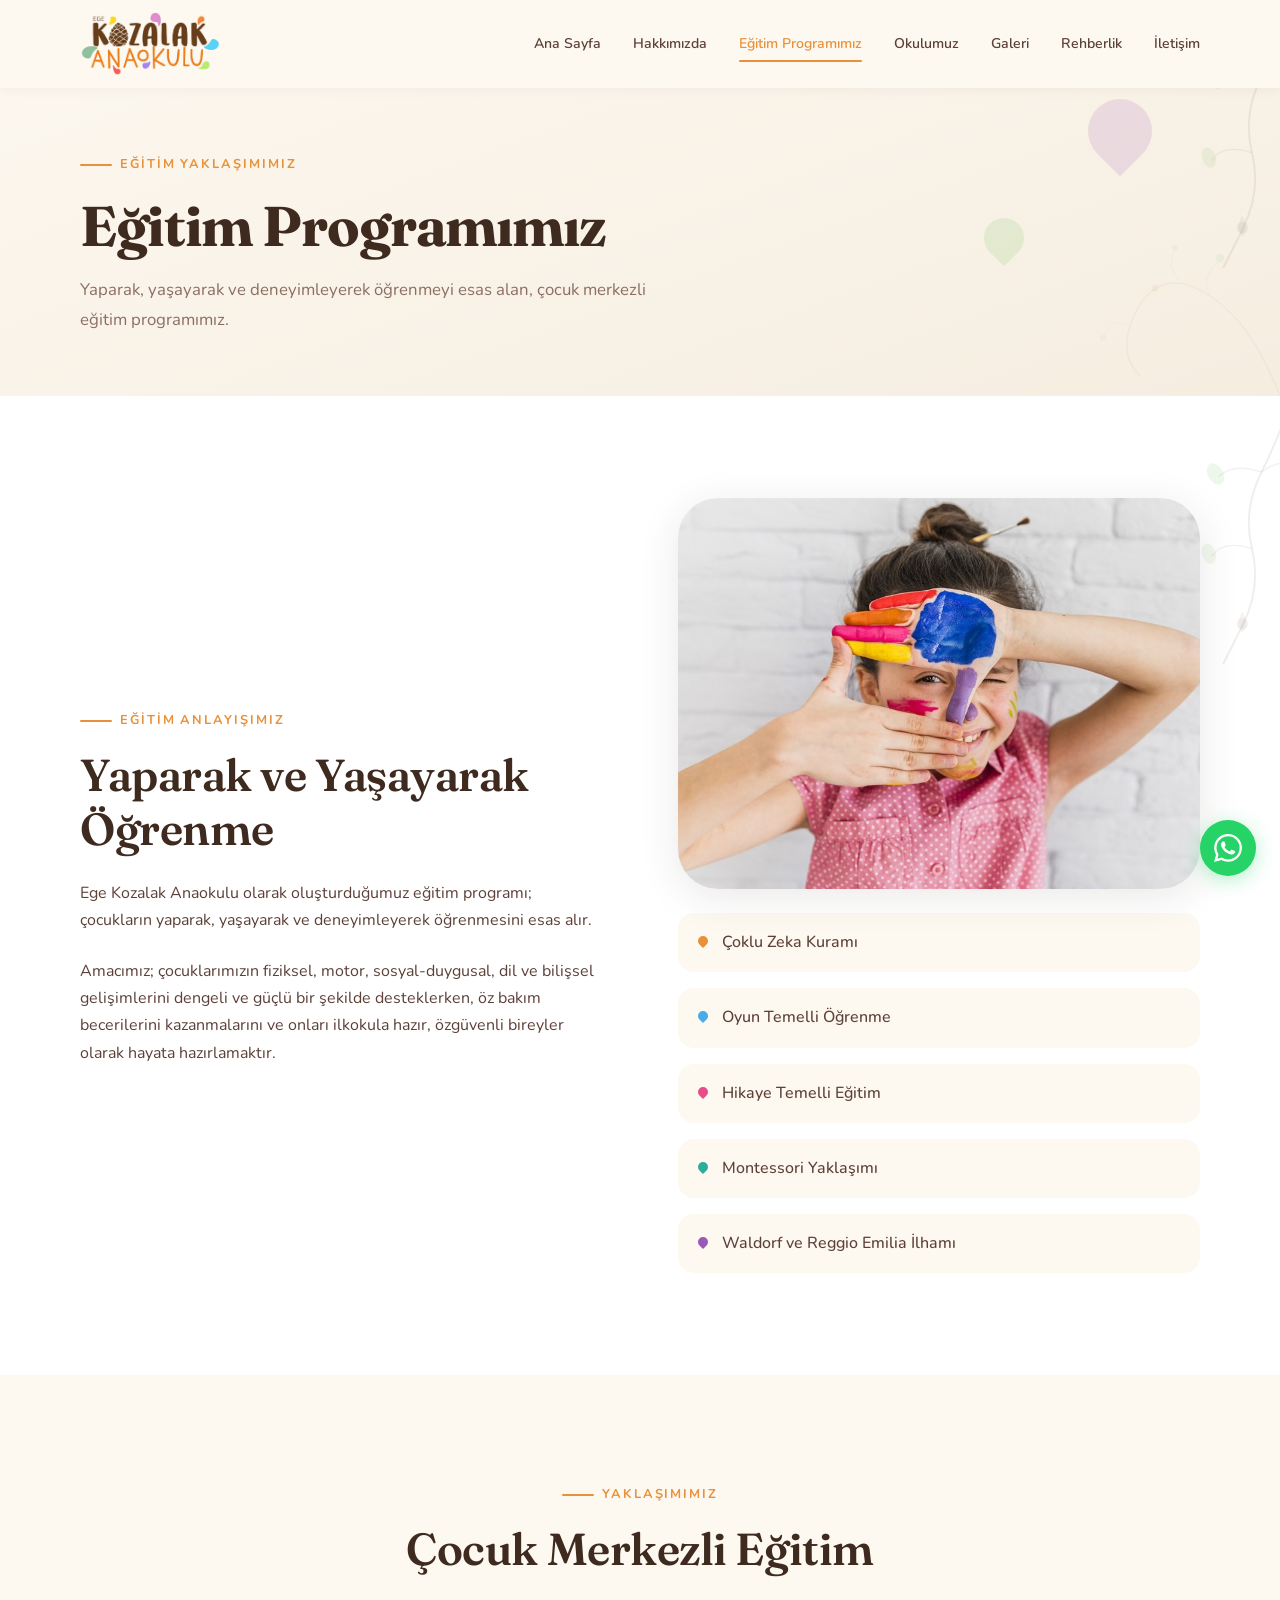
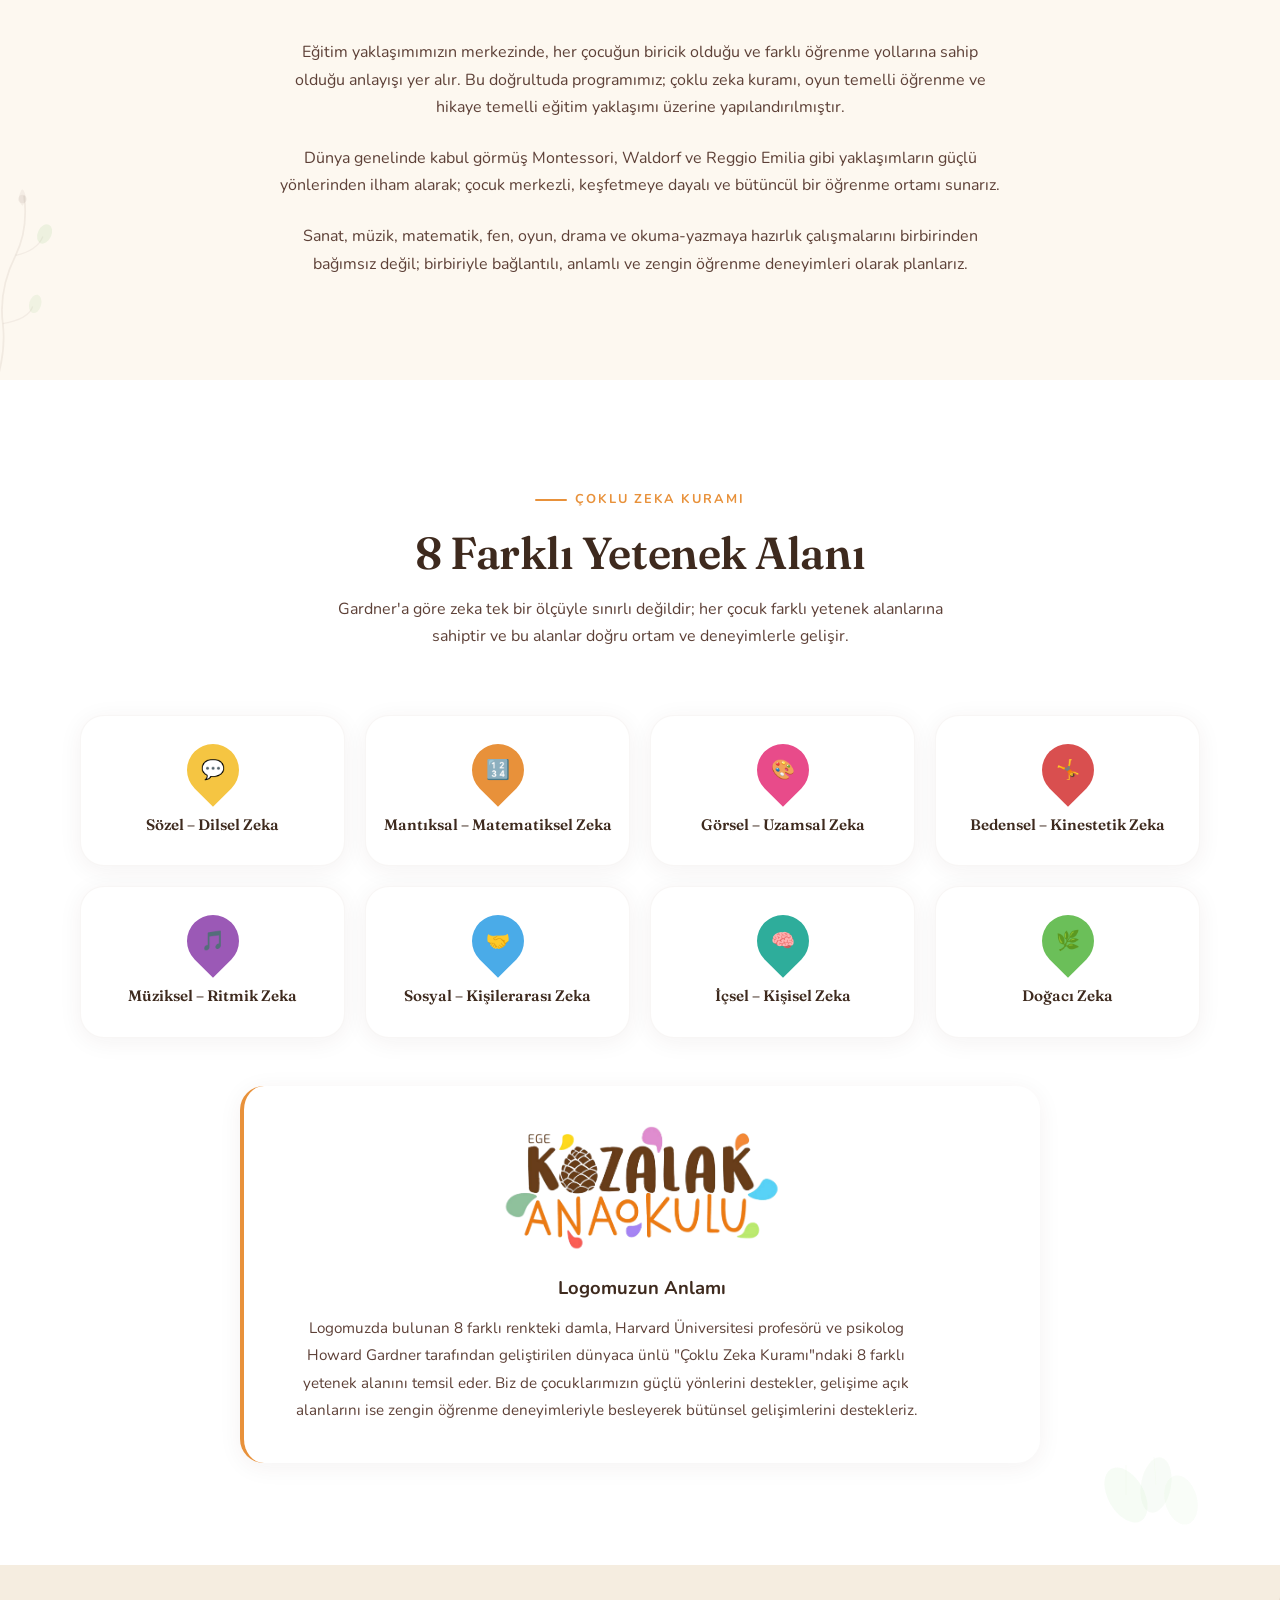
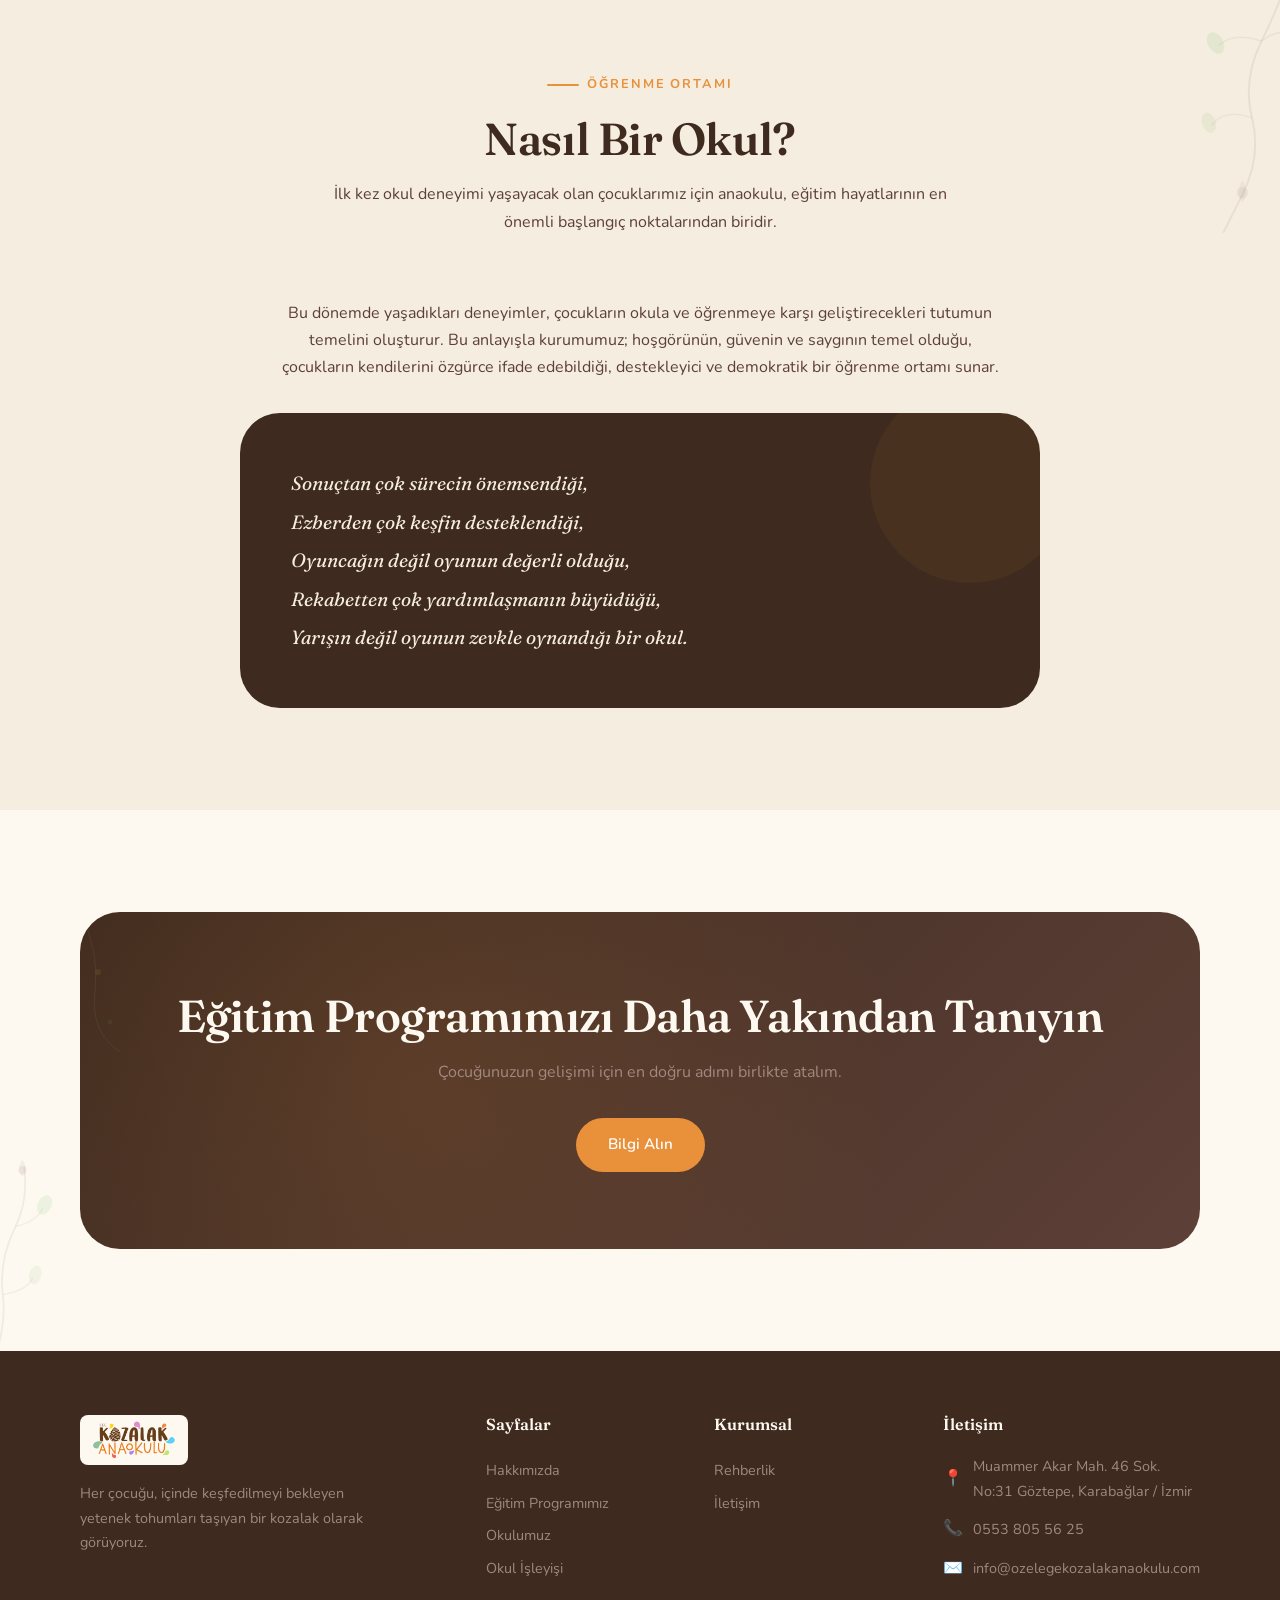
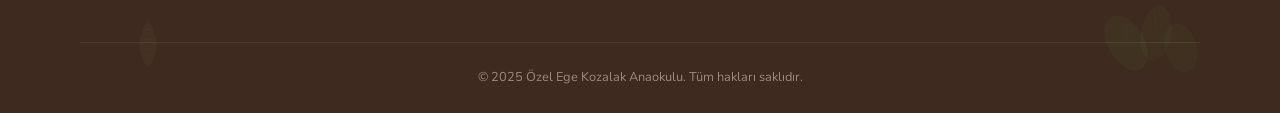
==== commit 0777e9c5: "Galeri sayfası eklendi (47 fotoğraf, masonry layout, lightbox) - Yeni galeri.html: masonry grid, tık" ====
--- a/egitim-programimiz.html
+++ b/egitim-programimiz.html
@@ -22,7 +22,7 @@
         <a href="hakkimizda.html" class="nav__link">Hakkımızda</a>
         <a href="egitim-programimiz.html" class="nav__link">Eğitim Programımız</a>
         <a href="okulumuz.html" class="nav__link">Okulumuz</a>
-        <a href="okul-isleyisi.html" class="nav__link">Okul İşleyişi</a>
+        <a href="galeri.html" class="nav__link">Galeri</a>
         <a href="rehberlik.html" class="nav__link">Rehberlik</a>
         <a href="iletisim.html" class="nav__link">İletişim</a>
       </div>
--- a/css/style.css
+++ b/css/style.css
@@ -1488,6 +1488,46 @@
   aspect-ratio: 1;
 }
 
+/* Cloud overlay on school photo corners */
+.img-block--clouds {
+  position: relative;
+}
+
+.img-block--clouds .cloud {
+  position: absolute;
+  z-index: 2;
+  pointer-events: none;
+  mix-blend-mode: screen;
+  opacity: 0.95;
+}
+
+.img-block--clouds .cloud--tl {
+  top: -8%;
+  left: -10%;
+  width: 45%;
+  transform: scaleX(-1);
+}
+
+.img-block--clouds .cloud--tr {
+  top: -8%;
+  right: -10%;
+  width: 45%;
+}
+
+.img-block--clouds .cloud--bl {
+  bottom: -10%;
+  left: -12%;
+  width: 50%;
+  transform: scaleX(-1) scaleY(-1);
+}
+
+.img-block--clouds .cloud--br {
+  bottom: -10%;
+  right: -12%;
+  width: 50%;
+  transform: scaleY(-1);
+}
+
 /* --- Decorative SVG Elements --- */
 .deco {
   position: absolute;
@@ -1572,3 +1612,147 @@
   .whatsapp-btn svg { width: 24px; height: 24px; }
 }
 
+/* --- Gallery Masonry --- */
+.gallery {
+  columns: 3;
+  column-gap: 16px;
+}
+
+.gallery__item {
+  break-inside: avoid;
+  margin-bottom: 16px;
+  border-radius: var(--radius-md);
+  overflow: hidden;
+  cursor: pointer;
+  position: relative;
+  transition: transform 0.3s, box-shadow 0.3s;
+}
+
+.gallery__item:hover {
+  transform: translateY(-3px);
+  box-shadow: var(--shadow-medium);
+}
+
+.gallery__item img {
+  width: 100%;
+  display: block;
+  transition: transform 0.5s cubic-bezier(0.22, 1, 0.36, 1);
+}
+
+.gallery__item:hover img {
+  transform: scale(1.04);
+}
+
+@media (max-width: 900px) {
+  .gallery { columns: 2; column-gap: 12px; }
+  .gallery__item { margin-bottom: 12px; }
+}
+
+@media (max-width: 500px) {
+  .gallery { columns: 2; column-gap: 8px; }
+  .gallery__item { margin-bottom: 8px; border-radius: var(--radius-sm); }
+}
+
+/* --- Gallery Preview (Home) --- */
+.gallery-preview {
+  display: grid;
+  grid-template-columns: repeat(4, 1fr);
+  gap: 12px;
+}
+
+.gallery-preview__item {
+  border-radius: var(--radius-md);
+  overflow: hidden;
+  aspect-ratio: 1;
+  cursor: pointer;
+  transition: transform 0.3s;
+}
+
+.gallery-preview__item:hover {
+  transform: scale(1.04);
+}
+
+.gallery-preview__item img {
+  width: 100%;
+  height: 100%;
+  object-fit: cover;
+}
+
+@media (max-width: 600px) {
+  .gallery-preview { grid-template-columns: repeat(2, 1fr); }
+}
+
+/* --- Lightbox --- */
+.lightbox {
+  position: fixed;
+  inset: 0;
+  background: rgba(0, 0, 0, 0.92);
+  z-index: 10001;
+  display: flex;
+  align-items: center;
+  justify-content: center;
+  opacity: 0;
+  visibility: hidden;
+  transition: opacity 0.3s, visibility 0.3s;
+}
+
+.lightbox.active {
+  opacity: 1;
+  visibility: visible;
+}
+
+.lightbox__img {
+  max-width: 90vw;
+  max-height: 85vh;
+  border-radius: var(--radius-md);
+  object-fit: contain;
+  box-shadow: 0 8px 40px rgba(0,0,0,0.4);
+}
+
+.lightbox__close {
+  position: absolute;
+  top: 20px;
+  right: 24px;
+  background: none;
+  border: none;
+  color: white;
+  font-size: 2.5rem;
+  cursor: pointer;
+  z-index: 2;
+  line-height: 1;
+  padding: 8px;
+  opacity: 0.8;
+  transition: opacity 0.2s;
+}
+
+.lightbox__close:hover { opacity: 1; }
+
+.lightbox__prev,
+.lightbox__next {
+  position: absolute;
+  top: 50%;
+  transform: translateY(-50%);
+  background: rgba(255,255,255,0.15);
+  border: none;
+  color: white;
+  font-size: 2.5rem;
+  width: 48px;
+  height: 48px;
+  border-radius: 50%;
+  cursor: pointer;
+  display: flex;
+  align-items: center;
+  justify-content: center;
+  opacity: 0.7;
+  transition: opacity 0.2s, background 0.2s;
+}
+
+.lightbox__prev { left: 16px; }
+.lightbox__next { right: 16px; }
+
+.lightbox__prev:hover,
+.lightbox__next:hover {
+  opacity: 1;
+  background: rgba(255,255,255,0.25);
+}
+
